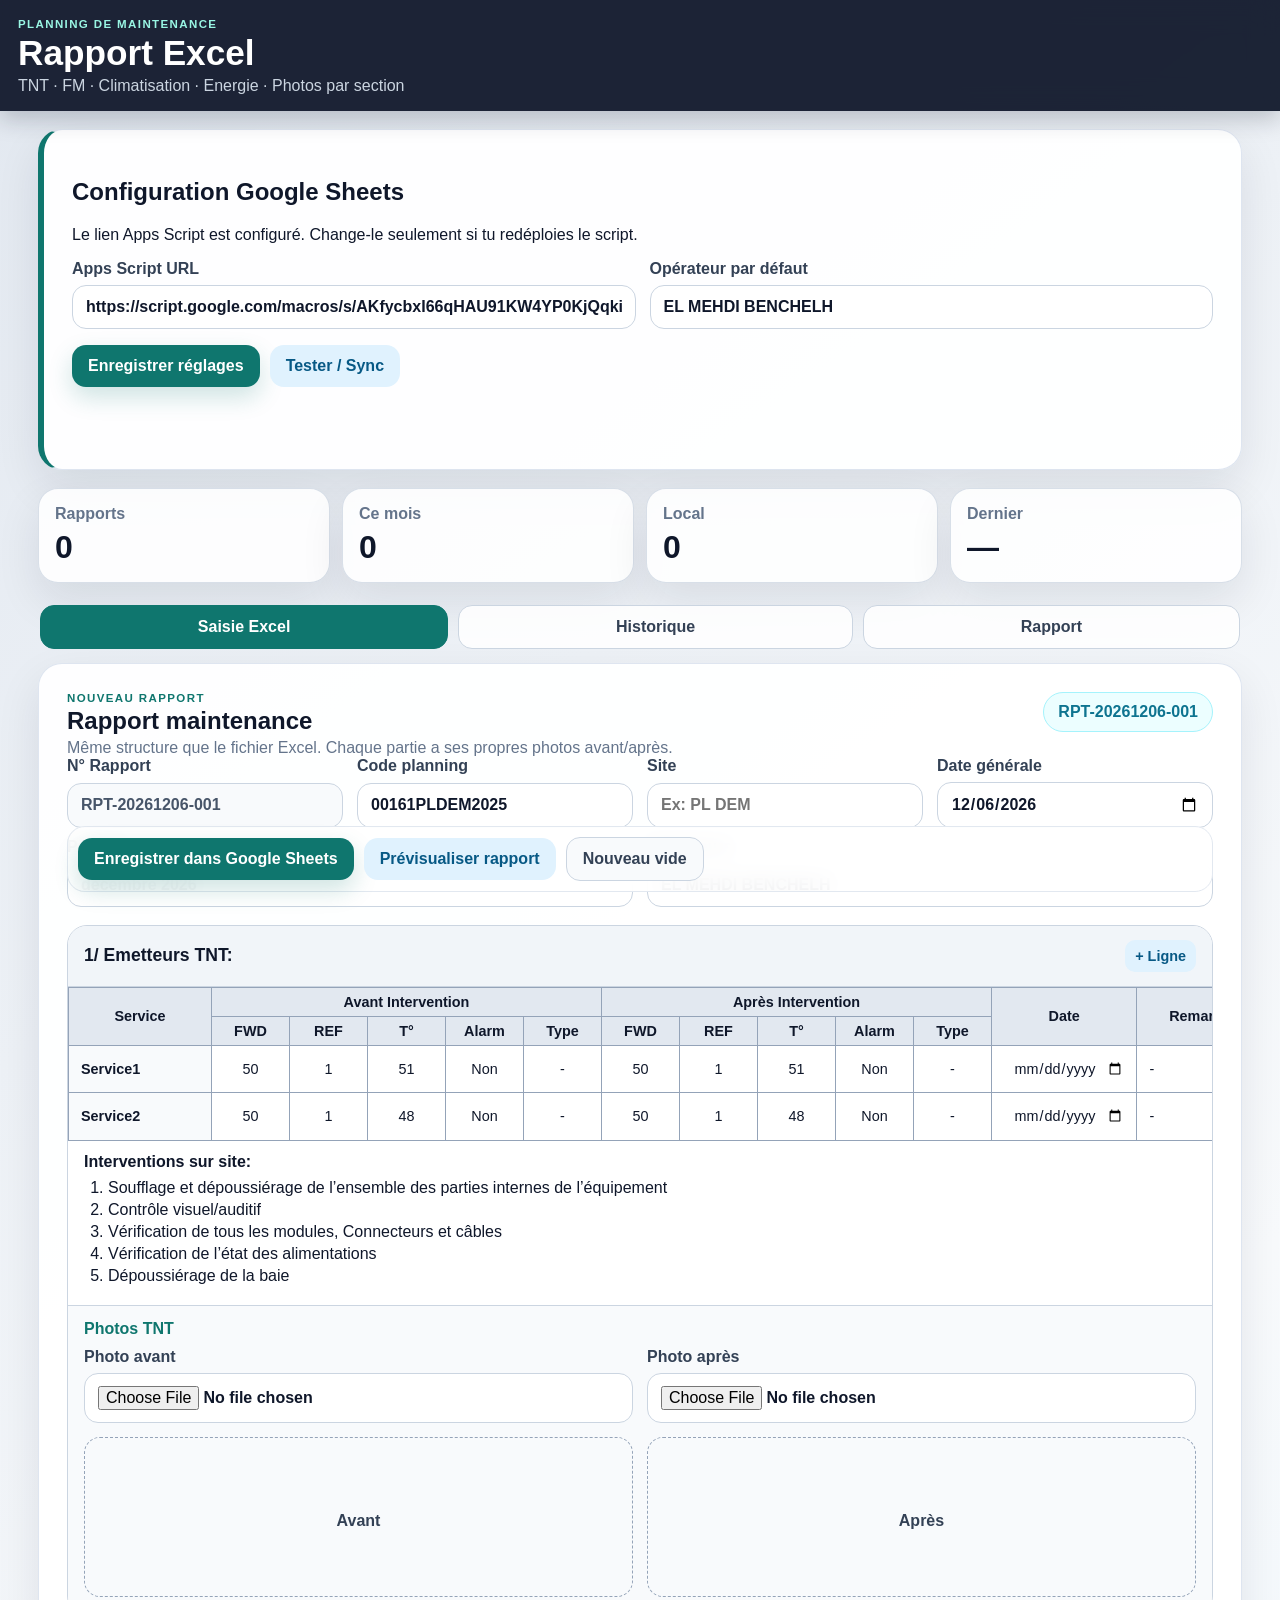
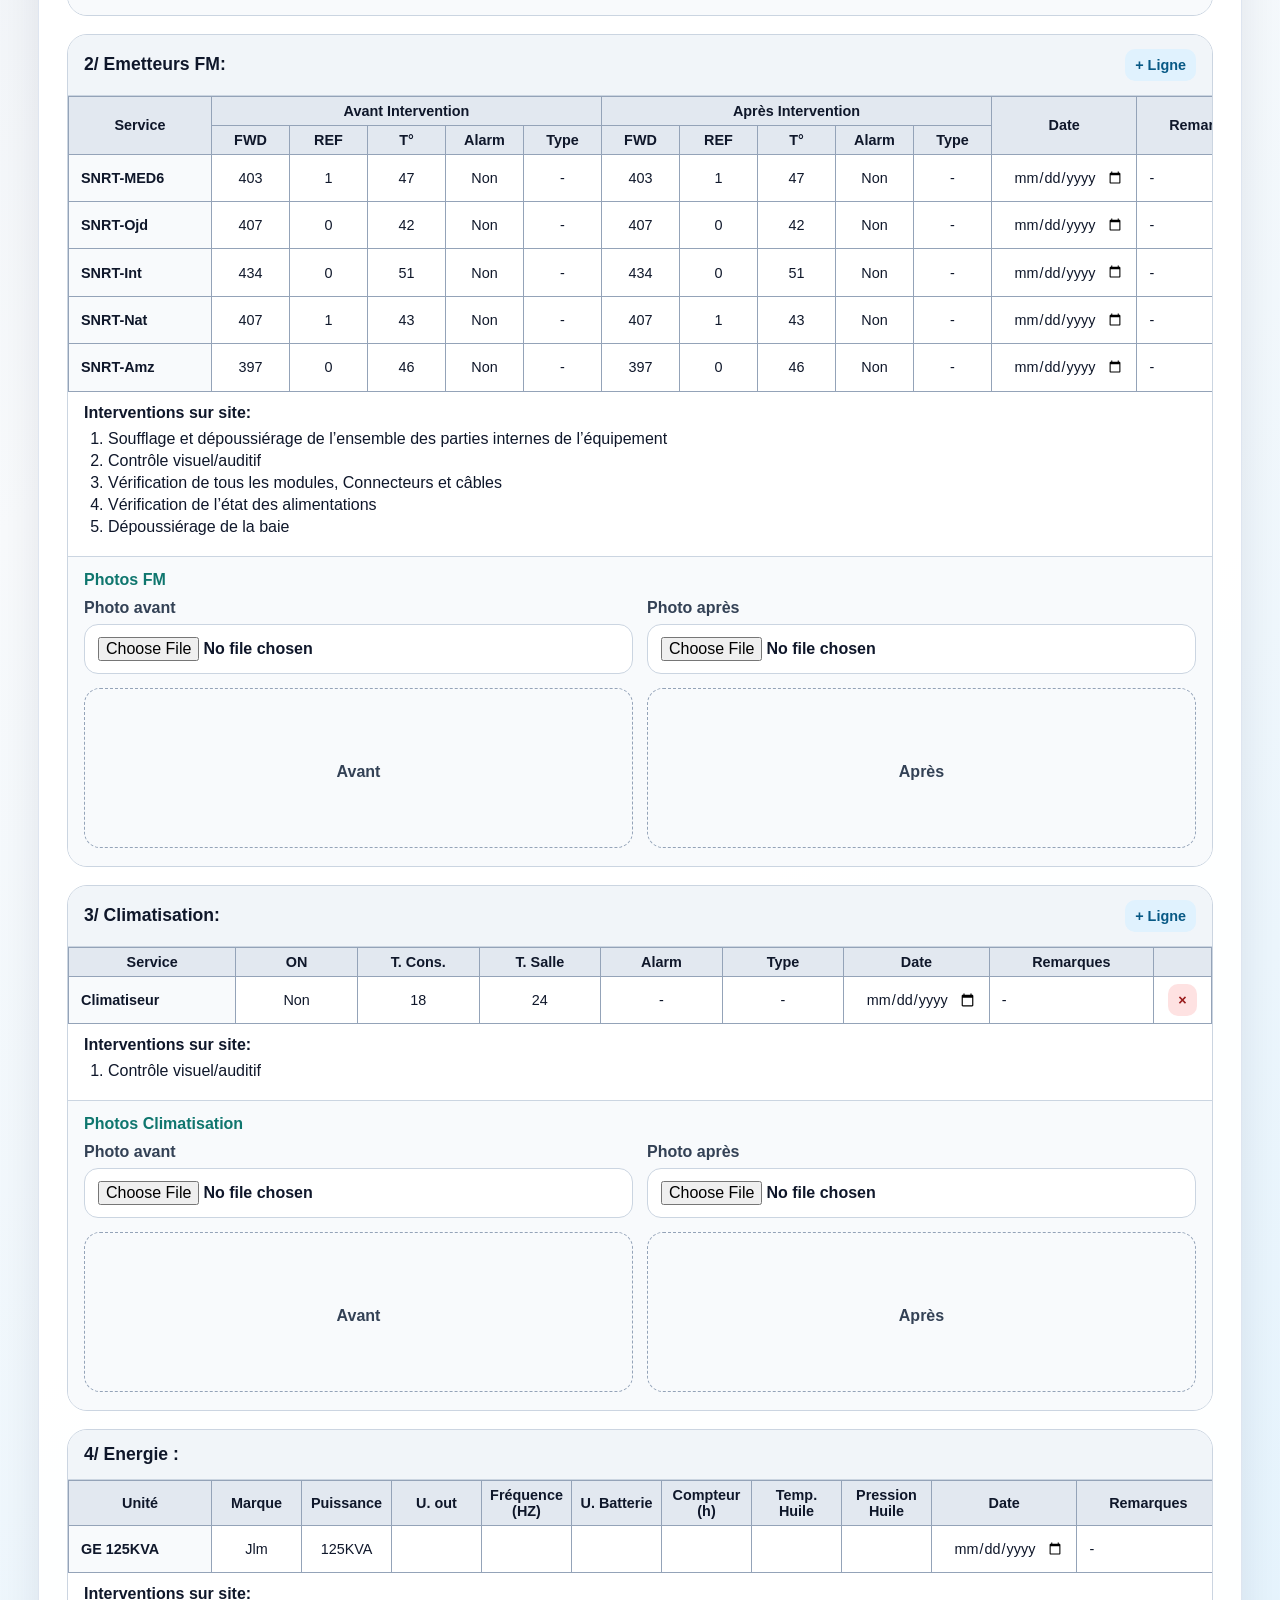
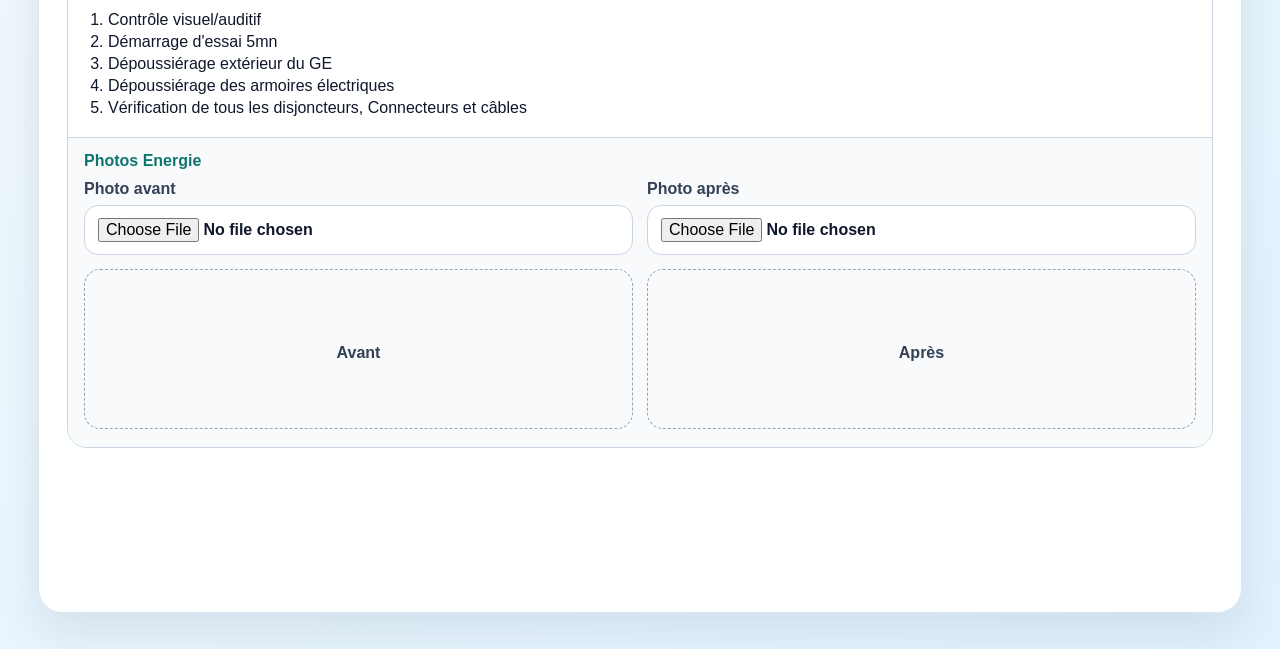
==== index.html @ 73429de0 "Add files via upload" ====
<!doctype html>
<html lang="fr">
<head>
  <meta charset="utf-8" />
  <meta name="viewport" content="width=device-width, initial-scale=1, viewport-fit=cover" />
  <meta name="theme-color" content="#0f172a" />
  <meta name="apple-mobile-web-app-capable" content="yes" />
  <meta name="apple-mobile-web-app-title" content="Rapports Maintenance" />
  <meta name="apple-mobile-web-app-status-bar-style" content="black-translucent" />
  <title>Rapports Maintenance</title>
  <link rel="manifest" href="manifest.json" />
  <link rel="apple-touch-icon" href="icons/icon-192.svg" />
  <link rel="stylesheet" href="style.css" />
</head>
<body>
  <header class="topbar">
    <div>
      <p class="eyebrow">Planning de Maintenance</p>
      <h1>Rapport Excel</h1>
      <p class="muted light">TNT · FM · Climatisation · Energie · Photos par section</p>
    </div>
    <button id="installBtn" class="ghost hidden" type="button">Installer</button>
  </header>

  <main class="shell">
    <section class="card setup-card" id="setupCard">
      <h2>Configuration Google Sheets</h2>
      <p>Le lien Apps Script est configuré. Change-le seulement si tu redéploies le script.</p>
      <div class="grid two">
        <label>Apps Script URL
          <input id="apiUrl" type="url" placeholder="https://script.google.com/macros/s/AKfy.../exec" autocomplete="off" />
        </label>
        <label>Opérateur par défaut
          <input id="defaultOperator" type="text" value="EL MEHDI BENCHELH" />
        </label>
      </div>
      <div class="actions">
        <button id="saveSettingsBtn" type="button">Enregistrer réglages</button>
        <button id="testConnectionBtn" type="button" class="secondary">Tester / Sync</button>
      </div>
      <p id="settingsStatus" class="status"></p>
    </section>

    <section class="stats-grid" aria-label="Résumé">
      <div class="stat"><span>Rapports</span><strong id="statTotal">0</strong></div>
      <div class="stat"><span>Ce mois</span><strong id="statMonth">0</strong></div>
      <div class="stat"><span>Local</span><strong id="statLocal">0</strong></div>
      <div class="stat"><span>Dernier</span><strong id="statLast">—</strong></div>
    </section>

    <nav class="tabs" aria-label="Navigation">
      <button class="tab active" data-tab="formTab" type="button">Saisie Excel</button>
      <button class="tab" data-tab="historyTab" type="button">Historique</button>
      <button class="tab" data-tab="reportTab" type="button">Rapport</button>
    </nav>

    <section id="formTab" class="panel active">
      <form id="reportForm" class="card form-card">
        <div class="form-head">
          <div>
            <p class="eyebrow dark">Nouveau rapport</p>
            <h2 id="formTitle">Rapport maintenance</h2>
            <p class="muted">Même structure que le fichier Excel. Chaque partie a ses propres photos avant/après.</p>
          </div>
          <strong id="reportNoBadge" class="badge">RPT-...</strong>
        </div>

        <div class="grid four">
          <label>N° Rapport
            <input id="reportNo" name="reportNo" type="text" readonly />
          </label>
          <label>Code planning
            <input id="planning" name="planning" type="text" value="00161PLDEM2025" />
          </label>
          <label>Site
            <input id="site" name="site" type="text" placeholder="Ex: PL DEM" />
          </label>
          <label>Date générale
            <input id="mainDate" name="mainDate" type="date" />
          </label>
        </div>

        <div class="grid two compact">
          <label>Période
            <input id="period" name="period" type="text" placeholder="Ex: Avril 2026" />
          </label>
          <label>Opérateurs
            <input id="operators" name="operators" type="text" />
          </label>
        </div>

        <div id="sectionsContainer" class="sections-container"></div>

        <div class="actions sticky-actions">
          <button type="submit">Enregistrer dans Google Sheets</button>
          <button type="button" id="previewBtn" class="secondary">Prévisualiser rapport</button>
          <button type="button" id="resetBtn" class="ghost-dark">Nouveau vide</button>
        </div>
        <p id="formStatus" class="status"></p>
      </form>
    </section>

    <section id="historyTab" class="panel">
      <div class="card">
        <div class="list-head">
          <div>
            <h2>Historique des rapports</h2>
            <p class="muted">Les rapports créés depuis n’importe quel téléphone apparaissent ici après Sync.</p>
          </div>
          <div class="actions small-actions">
            <button id="syncBtn" type="button" class="secondary">Sync Google Sheets</button>
            <button id="exportJsonBtn" type="button" class="ghost-dark">Backup JSON</button>
          </div>
        </div>
        <div class="grid three compact">
          <label>Recherche
            <input id="searchBox" type="search" placeholder="N°, site, opérateur..." />
          </label>
          <label>Filtrer par mois
            <input id="monthFilter" type="month" />
          </label>
          <label>Importer backup JSON
            <input id="importJson" type="file" accept="application/json" />
          </label>
        </div>
        <div id="historyList" class="history-list"></div>
      </div>
    </section>

    <section id="reportTab" class="panel">
      <div class="card report-actions-card">
        <div>
          <h2>Rapport prêt à imprimer</h2>
          <p class="muted">Choisis un rapport depuis l’historique ou prévisualise celui que tu viens de saisir.</p>
        </div>
        <div class="actions small-actions">
          <button id="printBtn" type="button">Imprimer / PDF</button>
          <button id="exportXlsBtn" type="button" class="secondary">Export Excel .xls</button>
          <button id="copyReportBtn" type="button" class="ghost-dark">Copier HTML</button>
        </div>
      </div>
      <div id="reportOutput" class="report-output"></div>
    </section>
  </main>

  <template id="sectionTemplate">
    <section class="excel-section">
      <div class="section-title-row">
        <h3></h3>
        <button type="button" class="secondary mini add-row-btn">+ Ligne</button>
      </div>
      <div class="table-wrap"></div>
      <div class="onsite-box">
        <h4>Interventions sur site:</h4>
        <ol></ol>
      </div>
      <div class="section-photos">
        <h4></h4>
        <div class="grid two">
          <label class="photo-label">Photo avant
            <input class="photo-input" data-photo-kind="before" type="file" accept="image/*" capture="environment" />
          </label>
          <label class="photo-label">Photo après
            <input class="photo-input" data-photo-kind="after" type="file" accept="image/*" capture="environment" />
          </label>
        </div>
        <div class="photo-preview-row">
          <figure>
            <img class="preview-before" alt="Aperçu photo avant" />
            <figcaption>Avant</figcaption>
          </figure>
          <figure>
            <img class="preview-after" alt="Aperçu photo après" />
            <figcaption>Après</figcaption>
          </figure>
        </div>
      </div>
    </section>
  </template>

  <script src="app.js"></script>
</body>
</html>
---- style.css ----
:root {
  --bg: #eef2f7;
  --card: #ffffff;
  --text: #0f172a;
  --muted: #64748b;
  --line: #cbd5e1;
  --soft-line: #e2e8f0;
  --accent: #0f766e;
  --accent-2: #115e59;
  --danger: #b91c1c;
  --warn: #a16207;
  --shadow: 0 18px 45px rgba(15, 23, 42, .09);
}
* { box-sizing: border-box; }
html { -webkit-text-size-adjust: 100%; }
body {
  margin: 0;
  font-family: Inter, -apple-system, BlinkMacSystemFont, "Segoe UI", sans-serif;
  background: linear-gradient(145deg, #e2e8f0, #f8fafc 45%, #e0f2fe);
  color: var(--text);
  min-height: 100vh;
}
button, input, textarea, select { font: inherit; }
button { cursor: pointer; }
.topbar {
  position: sticky;
  top: 0;
  z-index: 30;
  display: flex;
  justify-content: space-between;
  align-items: center;
  gap: 16px;
  padding: 18px max(18px, env(safe-area-inset-left)) 16px max(18px, env(safe-area-inset-right));
  color: #fff;
  background: rgba(15, 23, 42, .94);
  backdrop-filter: blur(14px);
  box-shadow: 0 8px 22px rgba(15, 23, 42, .22);
}
.topbar h1 { margin: 0; font-size: clamp(1.45rem, 4vw, 2.2rem); }
.eyebrow { margin: 0 0 3px; text-transform: uppercase; letter-spacing: .12em; font-size: .72rem; color: #99f6e4; font-weight: 800; }
.eyebrow.dark { color: var(--accent); }
.muted { color: var(--muted); margin: 4px 0 0; }
.muted.light { color: #cbd5e1; }
.shell { width: min(1240px, 100%); margin: 0 auto; padding: 18px; }
.card {
  background: rgba(255,255,255,.94);
  border: 1px solid rgba(219, 227, 239, .9);
  border-radius: 24px;
  box-shadow: var(--shadow);
  padding: clamp(16px, 3vw, 28px);
  margin-bottom: 18px;
}
.setup-card { border-left: 6px solid var(--accent); }
.grid { display: grid; gap: 14px; }
.grid.two { grid-template-columns: repeat(2, minmax(0, 1fr)); }
.grid.three { grid-template-columns: repeat(3, minmax(0, 1fr)); }
.grid.four { grid-template-columns: repeat(4, minmax(0, 1fr)); }
.compact { margin-top: 10px; }
label { display: grid; gap: 7px; font-weight: 750; color: #334155; }
input, select, textarea {
  width: 100%;
  border: 1px solid #cbd5e1;
  border-radius: 14px;
  padding: 12px 13px;
  background: #fff;
  color: var(--text);
  outline: none;
}
input:focus, select:focus, textarea:focus { border-color: var(--accent); box-shadow: 0 0 0 4px rgba(15, 118, 110, .12); }
input[readonly] { background: #f8fafc; color: #475569; }
textarea { min-height: 90px; resize: vertical; }
button {
  border: 0;
  border-radius: 14px;
  padding: 12px 16px;
  font-weight: 850;
  color: #fff;
  background: var(--accent);
  box-shadow: 0 10px 24px rgba(15, 118, 110, .20);
}
button:hover { background: var(--accent-2); }
button.secondary { background: #e0f2fe; color: #075985; box-shadow: none; }
button.secondary:hover { background: #bae6fd; }
button.ghost { background: rgba(255,255,255,.14); border: 1px solid rgba(255,255,255,.28); box-shadow: none; }
button.ghost-dark { background: #f8fafc; color: #334155; border: 1px solid #cbd5e1; box-shadow: none; }
button.mini { padding: 8px 10px; border-radius: 10px; font-size: .9rem; }
button.danger { background: #fee2e2; color: #991b1b; box-shadow: none; }
.actions { display: flex; gap: 10px; align-items: center; flex-wrap: wrap; margin-top: 16px; }
.small-actions { margin-top: 0; }
.hidden { display: none !important; }
.status { min-height: 22px; font-weight: 750; }
.status.ok { color: var(--accent); }
.status.err { color: var(--danger); }
.status.warn { color: var(--warn); }
.stats-grid { display: grid; grid-template-columns: repeat(4, 1fr); gap: 12px; margin-bottom: 18px; }
.stat { background: rgba(255,255,255,.88); border: 1px solid rgba(203,213,225,.75); border-radius: 20px; padding: 16px; box-shadow: var(--shadow); }
.stat span { display: block; color: var(--muted); font-weight: 750; }
.stat strong { display: block; font-size: clamp(1.4rem, 4vw, 2rem); margin-top: 6px; }
.tabs { display: flex; gap: 10px; overflow: auto; padding: 4px 2px 14px; }
.tab { flex: 1 0 auto; background: rgba(255,255,255,.88); color: #334155; border: 1px solid #cbd5e1; box-shadow: none; }
.tab.active { color: #fff; background: var(--accent); border-color: var(--accent); }
.panel { display: none; }
.panel.active { display: block; }
.form-head, .list-head, .report-actions-card { display: flex; justify-content: space-between; align-items: flex-start; gap: 16px; }
.form-head h2, .list-head h2, .report-actions-card h2 { margin: 0; }
.badge { display: inline-flex; align-items: center; justify-content: center; border-radius: 999px; padding: 10px 14px; background: #ecfeff; color: #0e7490; border: 1px solid #a5f3fc; white-space: nowrap; }
.sections-container { display: grid; gap: 18px; margin-top: 18px; }
.excel-section { border: 1px solid #cbd5e1; background: #fff; border-radius: 20px; overflow: hidden; }
.excel-section h3 { margin: 0; font-size: 1.1rem; }
.section-title-row { display: flex; justify-content: space-between; align-items: center; gap: 10px; padding: 14px 16px; background: #f1f5f9; border-bottom: 1px solid #cbd5e1; }
.table-wrap { width: 100%; overflow-x: auto; -webkit-overflow-scrolling: touch; }
.excel-table { width: 100%; border-collapse: collapse; min-width: 980px; font-size: .9rem; }
.excel-table th, .excel-table td { border: 1px solid #94a3b8; padding: 6px; text-align: center; vertical-align: middle; }
.excel-table thead th { background: #e2e8f0; font-weight: 900; }
.excel-table .service-col { text-align: left; min-width: 130px; font-weight: 900; background: #f8fafc; }
.excel-table input, .excel-table select { border: 0; border-radius: 8px; padding: 8px 6px; text-align: center; min-width: 65px; background: transparent; }
.excel-table input:focus, .excel-table select:focus { background: #fff; box-shadow: inset 0 0 0 2px rgba(15, 118, 110, .45); }
.excel-table .service-input { min-width: 130px; font-weight: 800; text-align: left; }
.excel-table .remark-input { min-width: 130px; text-align: left; }
.excel-table .delete-col { width: 58px; }
.onsite-box { padding: 12px 16px 16px; background: #fff; }
.onsite-box h4 { margin: 0 0 8px; }
.onsite-box ol { margin: 0; padding-left: 24px; }
.onsite-box li { margin: 4px 0; }
.photos-section { padding: 16px; margin-top: 18px; }
.photos-section h3 { margin-bottom: 8px; }
.photo-preview-row { display: grid; grid-template-columns: repeat(2, minmax(0, 1fr)); gap: 14px; margin-top: 14px; }
.photo-preview-row figure { margin: 0; border: 1px dashed #94a3b8; border-radius: 16px; padding: 10px; background: #f8fafc; min-height: 160px; display: grid; place-items: center; }
.photo-preview-row img { display: none; width: 100%; max-height: 260px; object-fit: contain; border-radius: 12px; }
.photo-preview-row img[src] { display: block; }
.photo-preview-row figcaption { font-weight: 900; color: #334155; margin-top: 8px; }
.sticky-actions { position: sticky; bottom: 8px; z-index: 20; background: rgba(255,255,255,.92); backdrop-filter: blur(10px); padding: 10px; border: 1px solid #e2e8f0; border-radius: 18px; }
.history-list { display: grid; gap: 12px; margin-top: 16px; }
.history-item { border: 1px solid #cbd5e1; border-radius: 18px; background: #fff; padding: 14px; display: grid; gap: 10px; }
.history-item h3 { margin: 0; display: flex; flex-wrap: wrap; align-items: center; gap: 10px; }
.history-meta { display: flex; flex-wrap: wrap; gap: 8px; color: #64748b; font-weight: 700; }
.history-meta span { background: #f1f5f9; border: 1px solid #e2e8f0; padding: 5px 8px; border-radius: 999px; }
.report-output { background: #fff; border-radius: 18px; box-shadow: var(--shadow); overflow: auto; padding: 20px; }
.report-sheet { width: min(1120px, 100%); margin: 0 auto; color: #111827; background: #fff; font-family: Arial, Helvetica, sans-serif; }
.report-sheet .report-title { text-align: center; margin: 0 0 12px; font-size: 20px; text-transform: uppercase; }
.report-sheet .meta-table, .report-sheet .excel-report-table { width: 100%; border-collapse: collapse; margin-bottom: 12px; }
.report-sheet .meta-table td { border: 1px solid #777; padding: 6px 8px; }
.report-sheet .meta-table td:first-child { font-weight: bold; background: #f3f4f6; width: 140px; }
.report-sheet .section-name { font-weight: bold; font-size: 17px; margin: 18px 0 6px; }
.report-sheet .excel-report-table th, .report-sheet .excel-report-table td { border: 1px solid #333; padding: 5px; font-size: 12px; text-align: center; vertical-align: middle; }
.report-sheet .excel-report-table th { font-weight: bold; background: #f3f4f6; }
.report-sheet .excel-report-table .service-cell { text-align: left; font-weight: bold; }
.report-sheet .interventions-title { margin: 8px 0 4px; font-weight: bold; }
.report-sheet .interventions-list { margin: 0 0 14px; padding-left: 26px; font-size: 13px; }
.report-sheet .photos-report { page-break-before: auto; display: grid; grid-template-columns: repeat(2, 1fr); gap: 18px; margin-top: 18px; }
.report-sheet .photos-report figure { margin: 0; border: 1px solid #333; padding: 8px; min-height: 220px; display: grid; align-items: center; justify-items: center; }
.report-sheet .photos-report img { max-width: 100%; max-height: 360px; object-fit: contain; }
.report-sheet .photos-report figcaption { font-weight: bold; margin-bottom: 8px; }
@media (max-width: 820px) {
  .shell { padding: 12px; }
  .grid.two, .grid.three, .grid.four, .stats-grid, .photo-preview-row { grid-template-columns: 1fr; }
  .topbar { align-items: flex-start; }
  .form-head, .list-head, .report-actions-card { flex-direction: column; }
  .actions button { width: 100%; }
  .tab { font-size: .95rem; }
  .report-output { padding: 8px; }
}
@media print {
  body { background: #fff; }
  .topbar, .setup-card, .stats-grid, .tabs, .report-actions-card, #formTab, #historyTab { display: none !important; }
  .shell { width: 100%; padding: 0; }
  #reportTab, .panel.active { display: block !important; }
  .report-output { box-shadow: none; padding: 0; overflow: visible; }
  .report-sheet { width: 100%; }
  .report-sheet .excel-report-table th, .report-sheet .excel-report-table td { font-size: 10px; padding: 4px; }
}

/* Version complète: photos par section + champs énergie */
.section-photos {
  padding: 14px 16px 18px;
  background: #f8fafc;
  border-top: 1px solid #cbd5e1;
}
.section-photos h4 {
  margin: 0 0 10px;
  color: #0f766e;
}
.section-photos .photo-label {
  color: #334155;
}
.energy-table {
  min-width: 1120px;
}
.energy-table th,
.energy-table td {
  min-width: 90px;
}
.energy-table th:first-child,
.energy-table td:first-child {
  min-width: 135px;
}
.energy-report-table th,
.energy-report-table td {
  font-size: 10px !important;
  padding: 4px !important;
}
.report-sheet .section-name {
  color: #003366;
  background: #D9EAF7;
  border: 1px solid #333;
  padding: 5px 7px;
}
.report-sheet .excel-report-table th {
  background: #FFFF99;
  color: #003366;
}
.report-sheet .photos-subtitle {
  color: #003366;
  background: #F3F6FA;
  border: 1px solid #333;
  font-weight: bold;
  padding: 5px 7px;
  margin-top: 8px;
}
.report-sheet .section-photos-report {
  margin-top: 0;
  margin-bottom: 14px;
}
.report-sheet .section-photos-report figure {
  min-height: 180px;
}
.report-sheet .section-photos-report img {
  max-height: 300px;
}
@media print {
  .report-sheet .section-photos-report figure { min-height: 130px; }
  .report-sheet .section-photos-report img { max-height: 240px; }
}
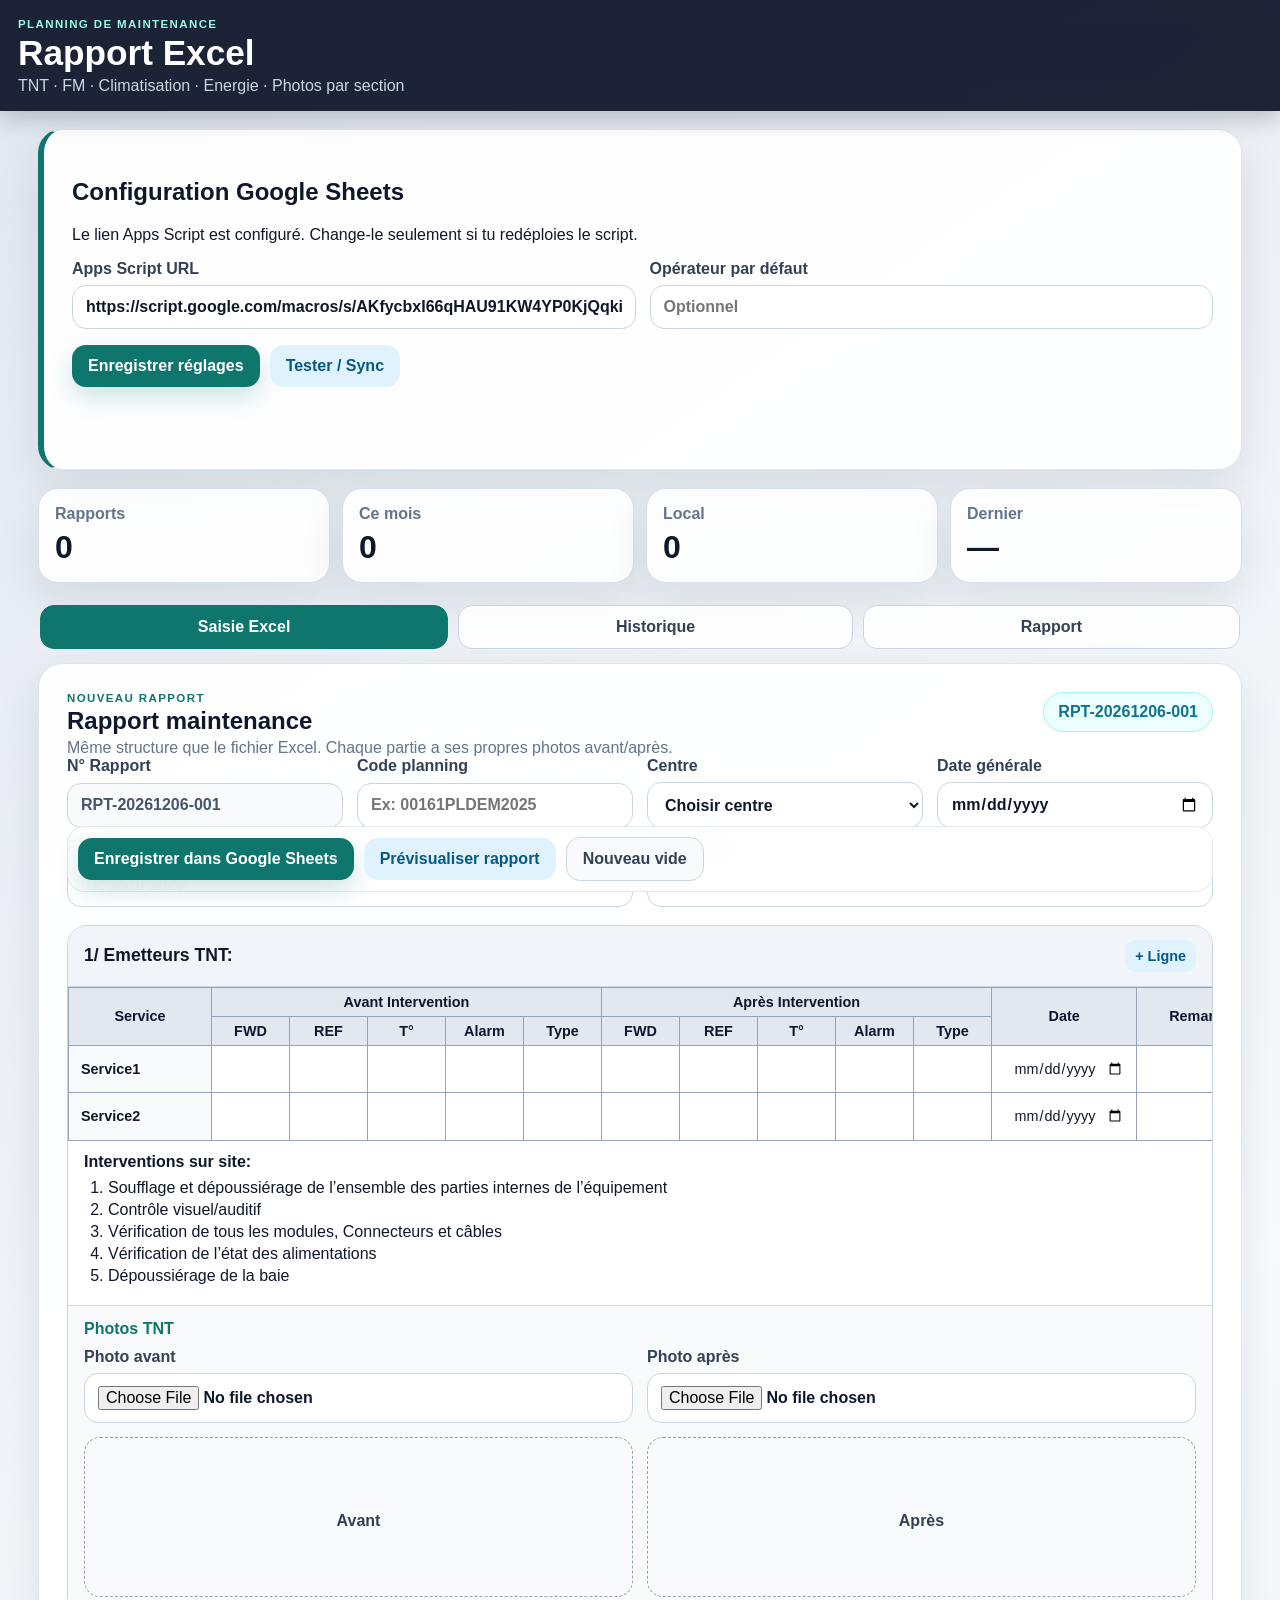
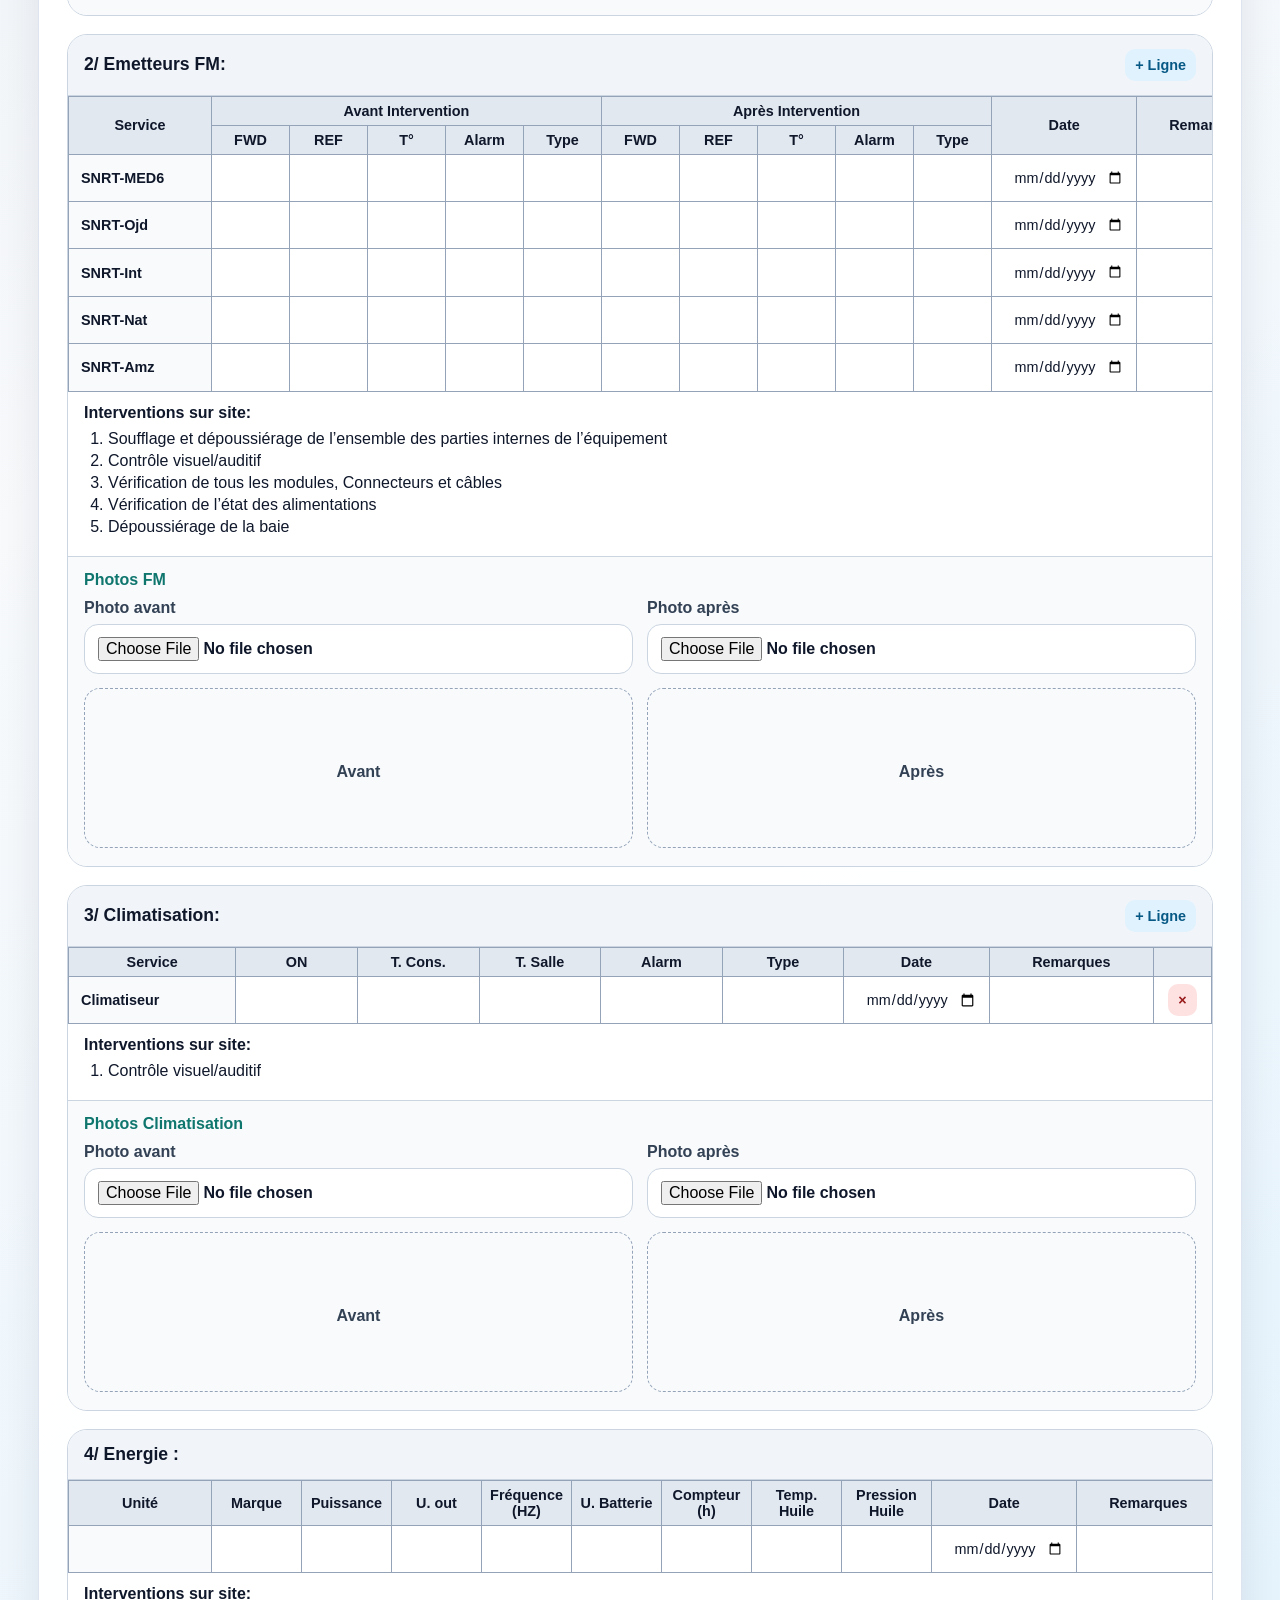
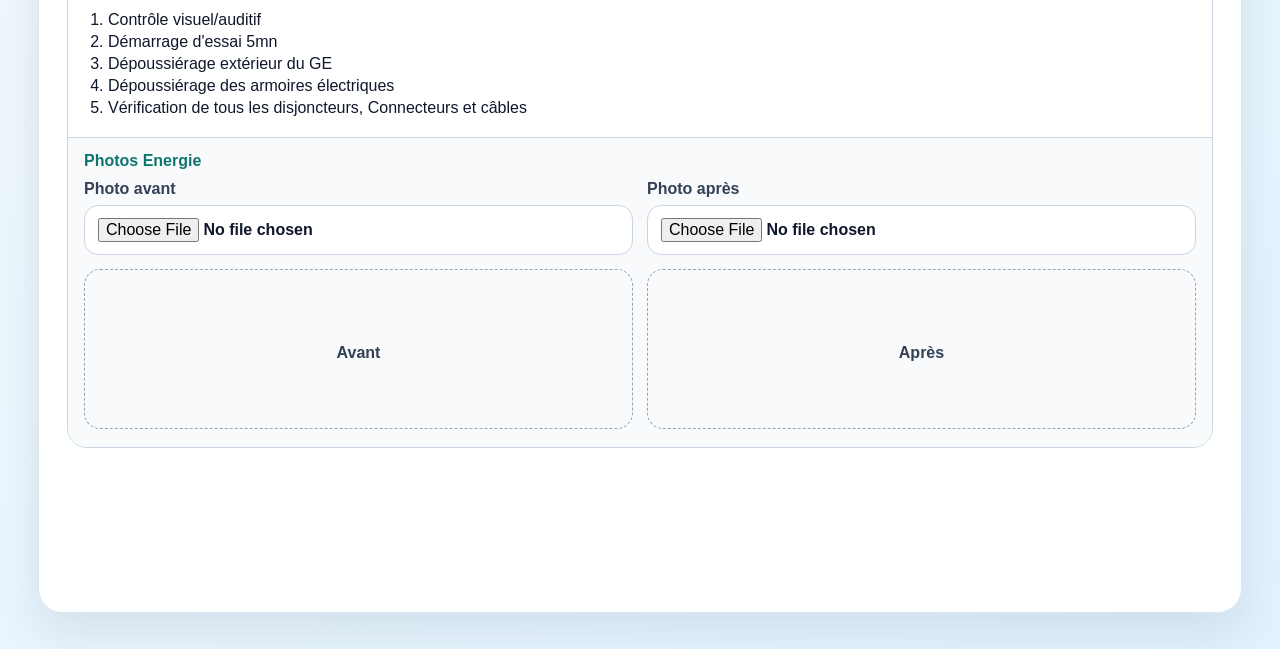
==== commit e2fbac3b: "Add files via upload" ====
--- a/index.html
+++ b/index.html
@@ -31,7 +31,7 @@
           <input id="apiUrl" type="url" placeholder="https://script.google.com/macros/s/AKfy.../exec" autocomplete="off" />
         </label>
         <label>Opérateur par défaut
-          <input id="defaultOperator" type="text" value="EL MEHDI BENCHELH" />
+          <input id="defaultOperator" type="text" placeholder="Optionnel" />
         </label>
       </div>
       <div class="actions">
@@ -70,10 +70,20 @@
             <input id="reportNo" name="reportNo" type="text" readonly />
           </label>
           <label>Code planning
-            <input id="planning" name="planning" type="text" value="00161PLDEM2025" />
+            <input id="planning" name="planning" type="text" placeholder="Ex: 00161PLDEM2025" />
           </label>
-          <label>Site
-            <input id="site" name="site" type="text" placeholder="Ex: PL DEM" />
+          <label>Centre
+            <select id="site" name="site">
+              <option value="">Choisir centre</option>
+              <option>FIGUIG</option>
+              <option>BOUARFA</option>
+              <option>TENDRARA</option>
+              <option>AINCHAIR</option>
+              <option>BOUANANE</option>
+              <option>AIN CHWATER</option>
+              <option>BENITADJIT</option>
+              <option>TALSINET</option>
+            </select>
           </label>
           <label>Date générale
             <input id="mainDate" name="mainDate" type="date" />
@@ -114,7 +124,7 @@
         </div>
         <div class="grid three compact">
           <label>Recherche
-            <input id="searchBox" type="search" placeholder="N°, site, opérateur..." />
+            <input id="searchBox" type="search" placeholder="N°, centre, opérateur..." />
           </label>
           <label>Filtrer par mois
             <input id="monthFilter" type="month" />
--- a/style.css
+++ b/style.css
@@ -231,3 +231,5 @@
   .report-sheet .section-photos-report figure { min-height: 130px; }
   .report-sheet .section-photos-report img { max-height: 240px; }
 }
+
+.outline-danger { background: transparent !important; color: #b91c1c !important; border: 1px solid #b91c1c !important; }
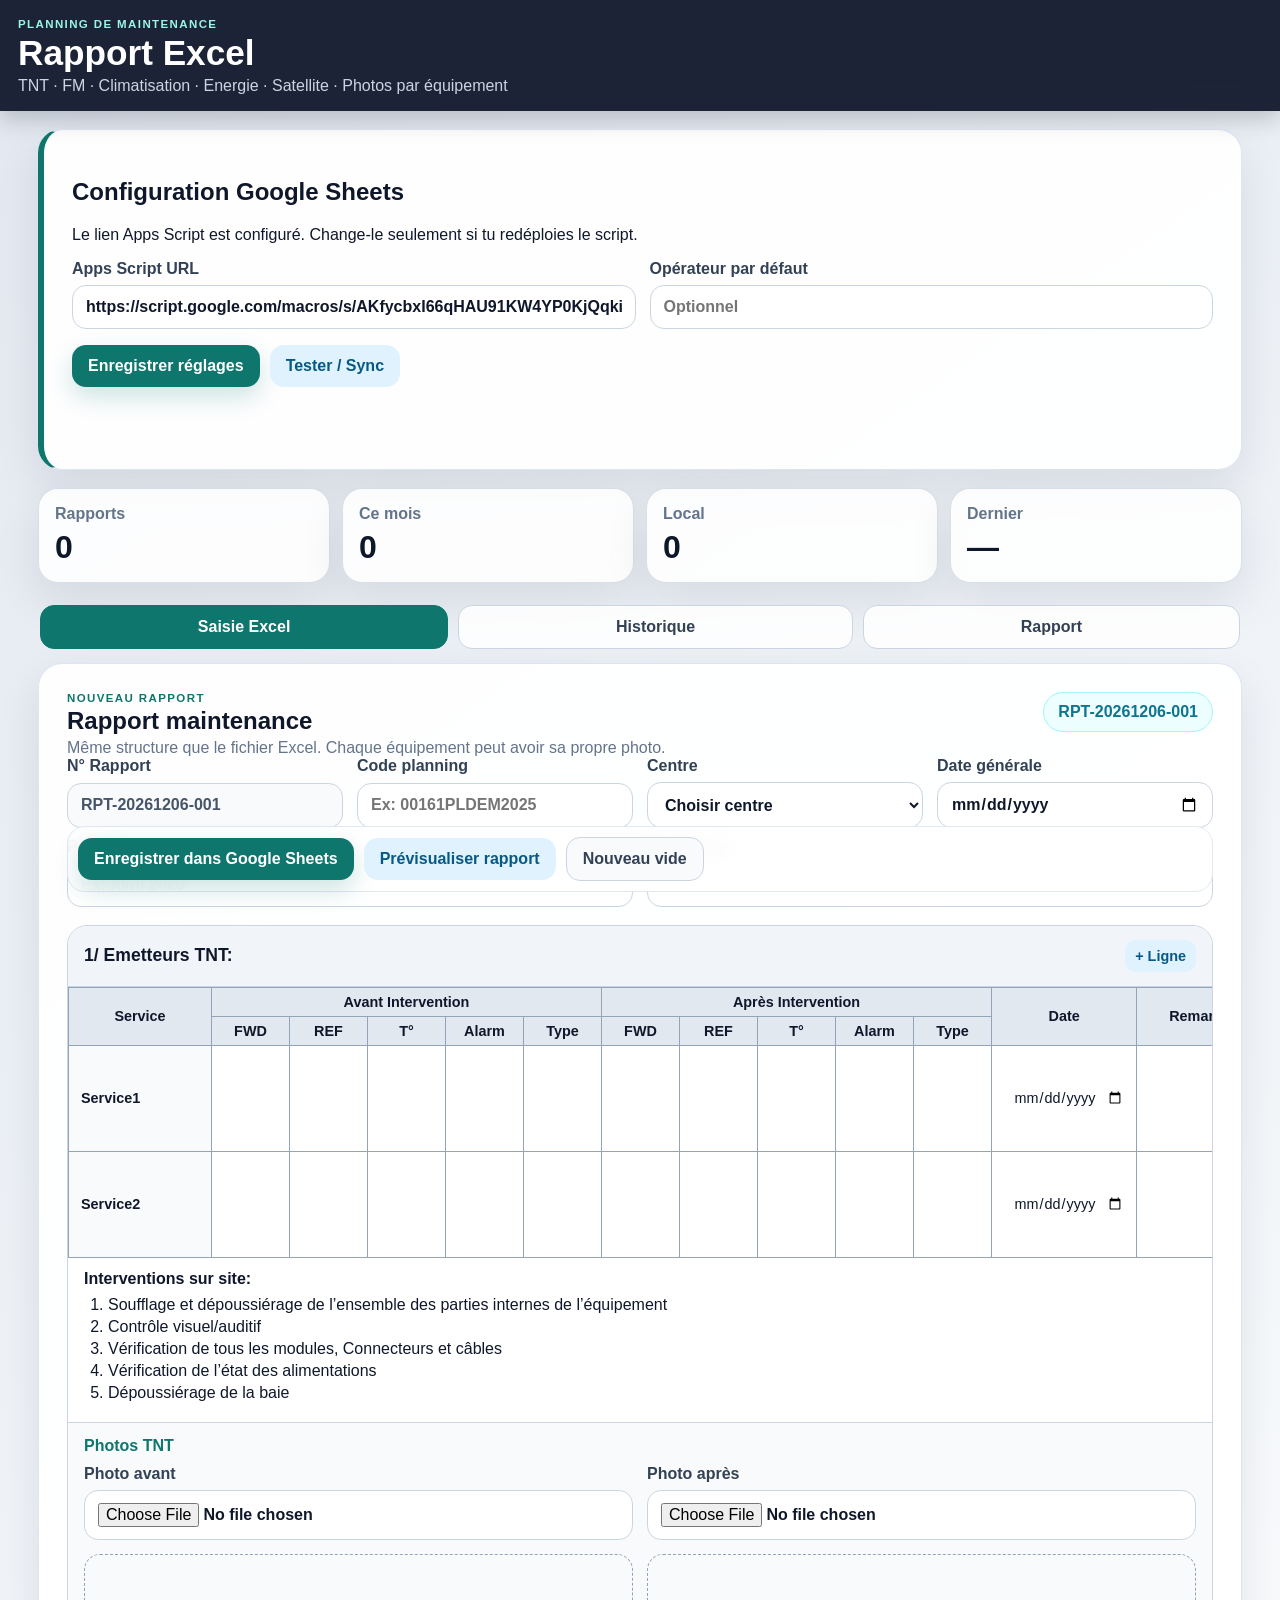
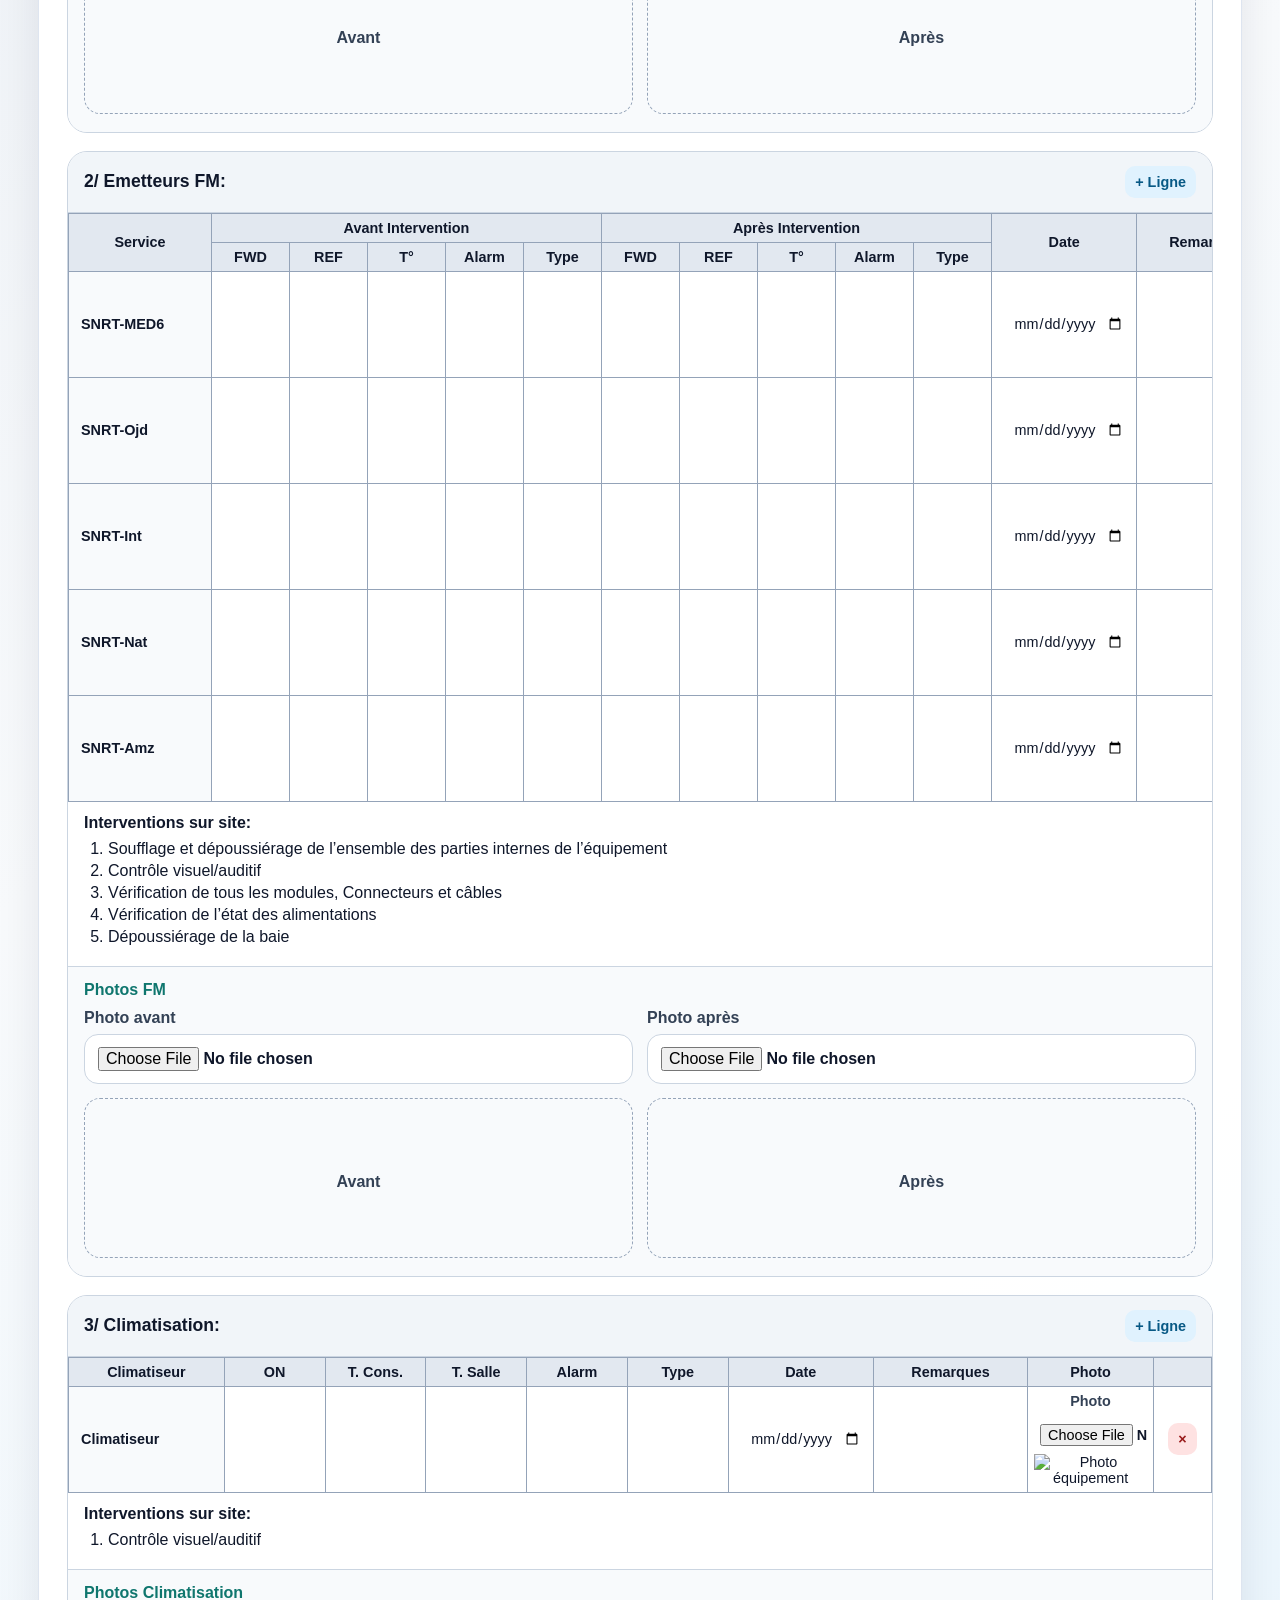
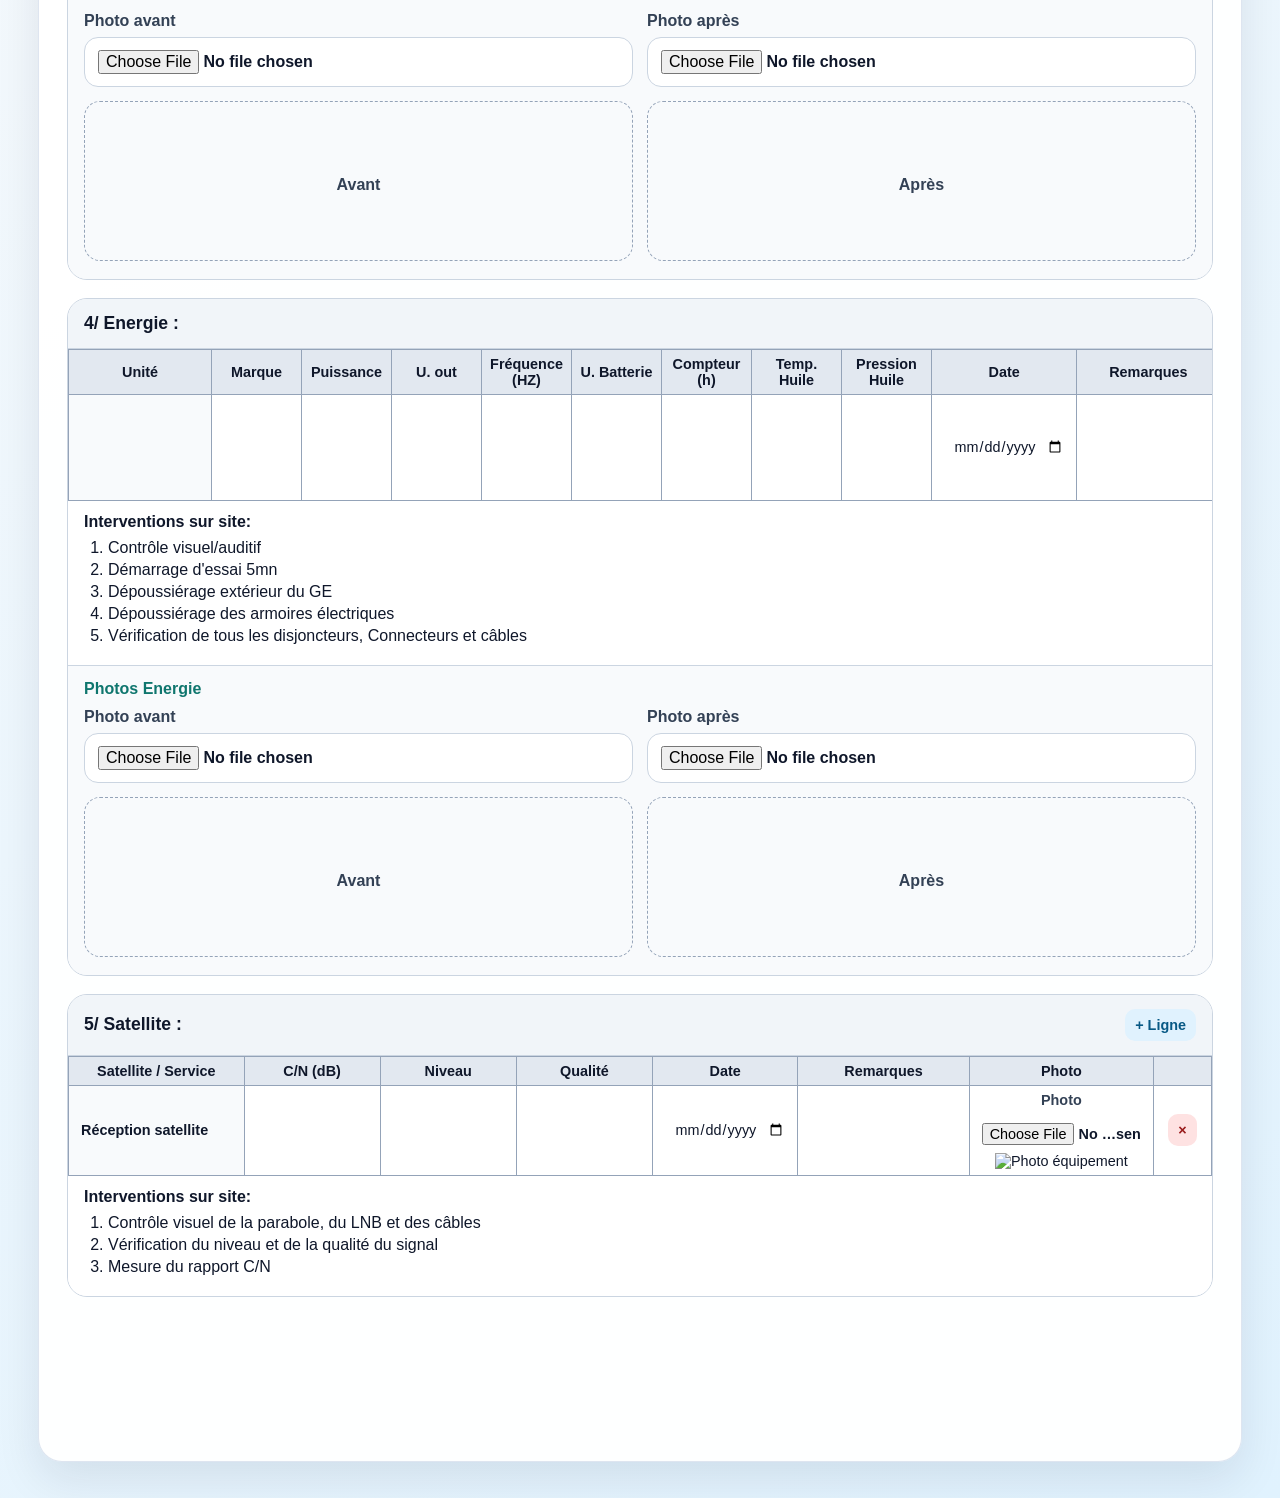
==== commit 4d75c2fc: "Charge les photos par ligne et la section satellite" ====
--- a/index.html
+++ b/index.html
@@ -11,13 +11,14 @@
   <link rel="manifest" href="manifest.json" />
   <link rel="apple-touch-icon" href="icons/icon-192.svg" />
   <link rel="stylesheet" href="style.css" />
+  <link rel="stylesheet" href="enhancements.css" />
 </head>
 <body>
   <header class="topbar">
     <div>
       <p class="eyebrow">Planning de Maintenance</p>
       <h1>Rapport Excel</h1>
-      <p class="muted light">TNT · FM · Climatisation · Energie · Photos par section</p>
+      <p class="muted light">TNT · FM · Climatisation · Energie · Satellite · Photos par équipement</p>
     </div>
     <button id="installBtn" class="ghost hidden" type="button">Installer</button>
   </header>
@@ -60,7 +61,7 @@
           <div>
             <p class="eyebrow dark">Nouveau rapport</p>
             <h2 id="formTitle">Rapport maintenance</h2>
-            <p class="muted">Même structure que le fichier Excel. Chaque partie a ses propres photos avant/après.</p>
+            <p class="muted">Même structure que le fichier Excel. Chaque équipement peut avoir sa propre photo.</p>
           </div>
           <strong id="reportNoBadge" class="badge">RPT-...</strong>
         </div>
@@ -189,5 +190,6 @@
   </template>
 
   <script src="app.js"></script>
+  <script src="enhancements.js"></script>
 </body>
-</html>
+</html>
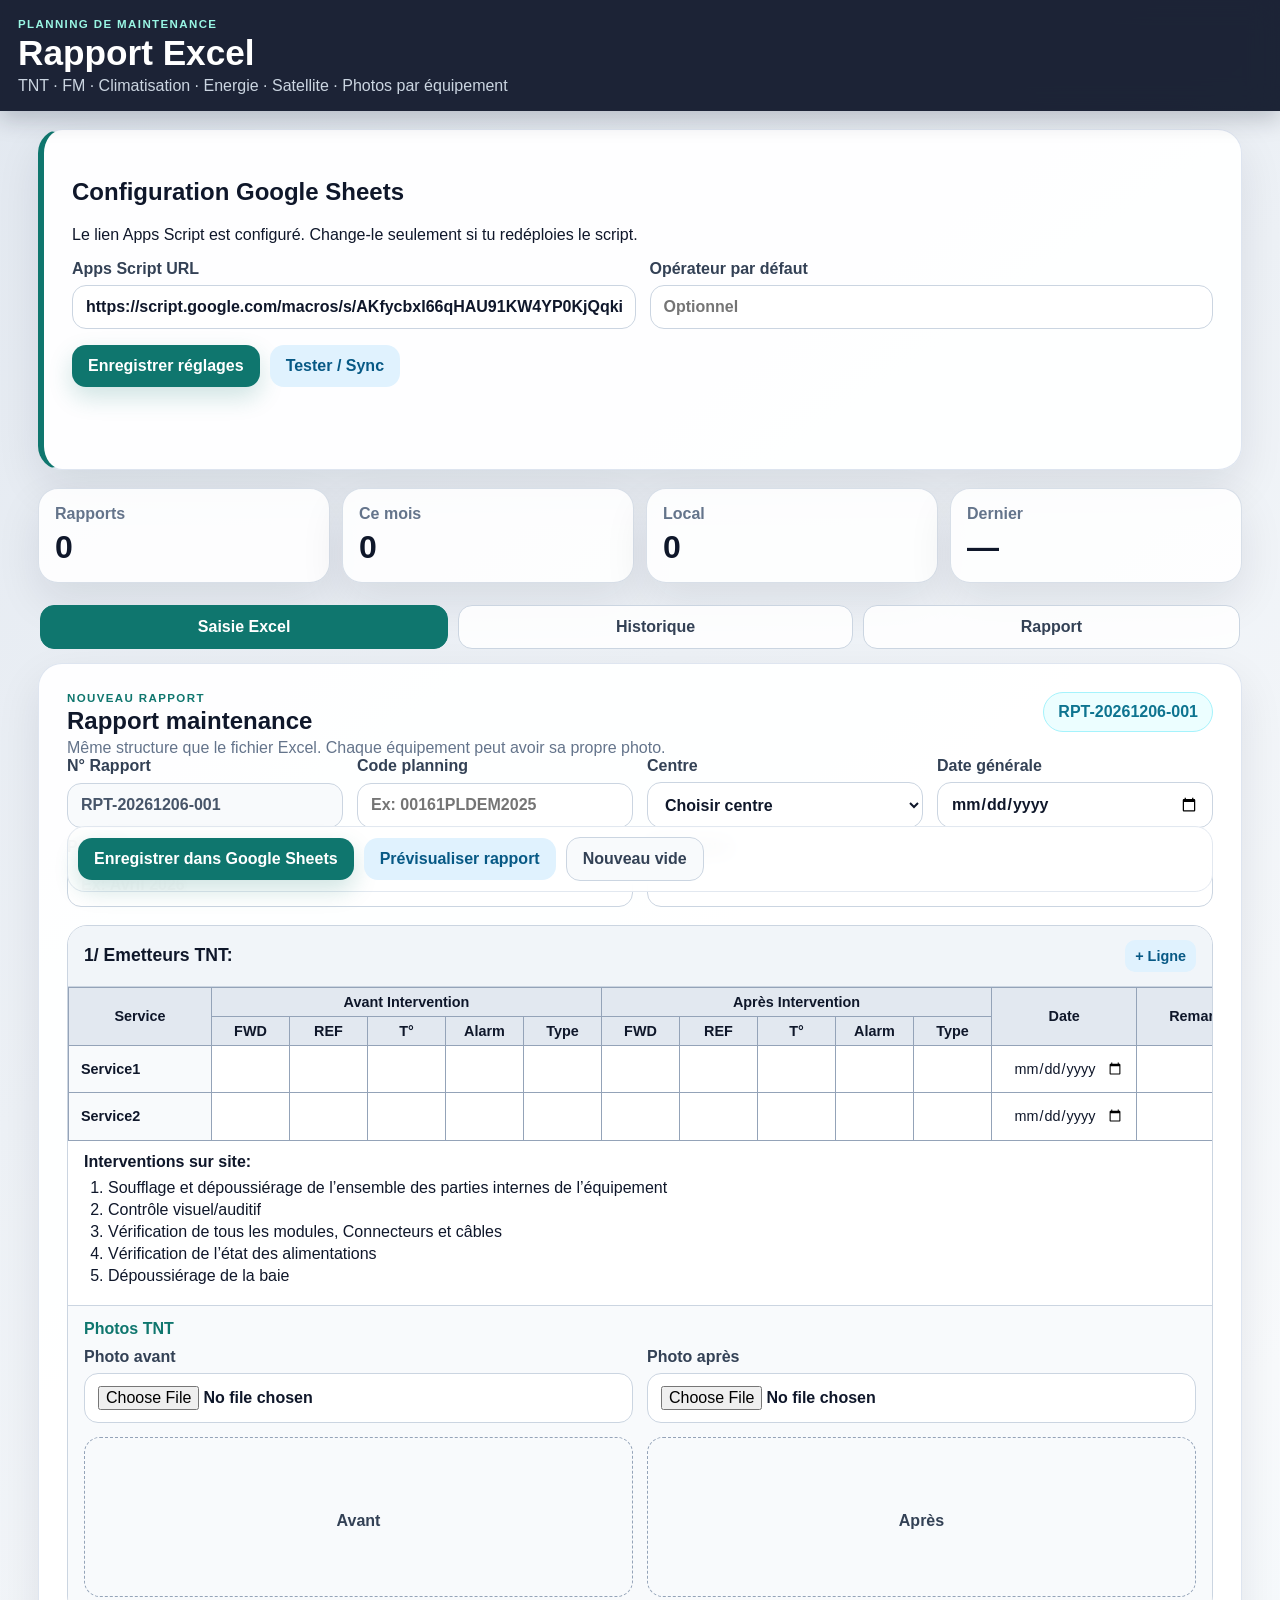
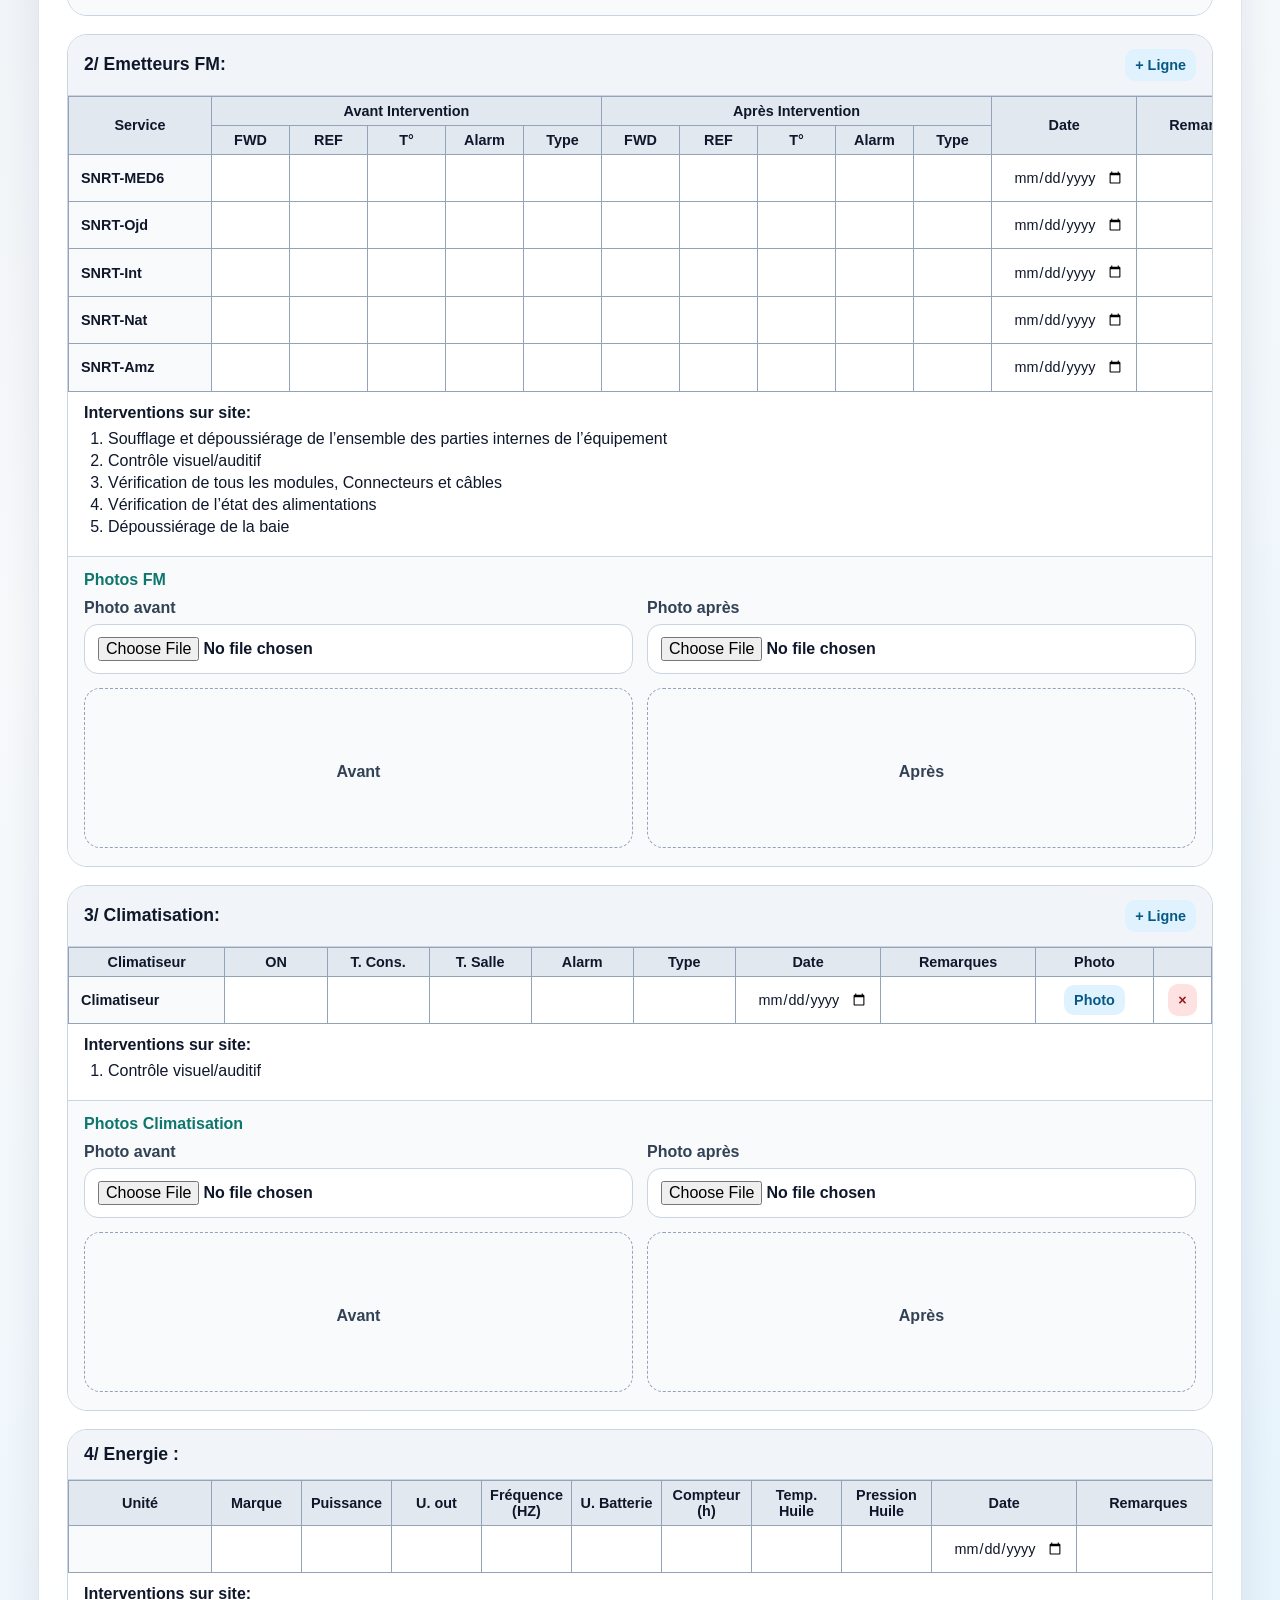
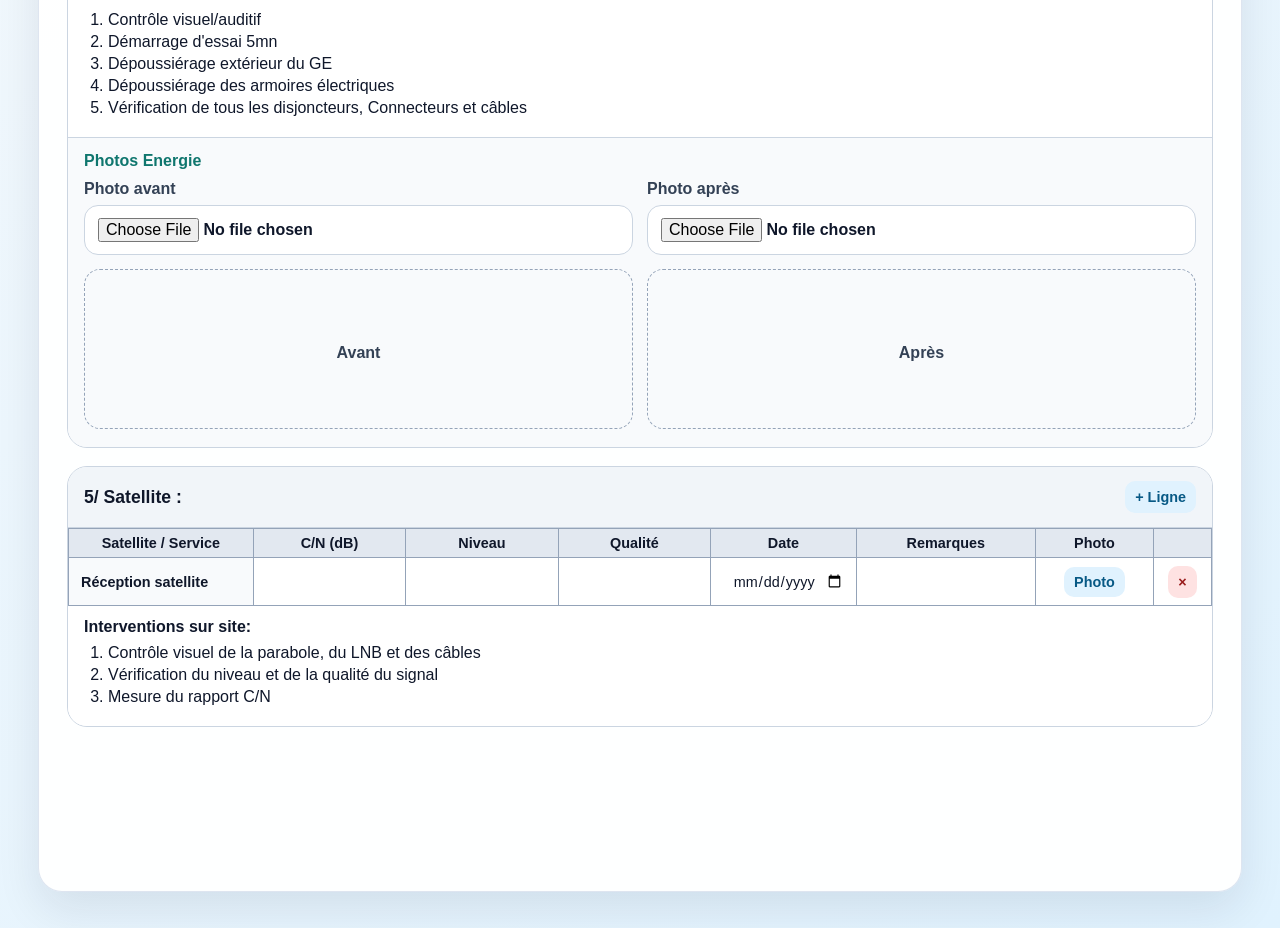
==== commit 3529528b: "Charger le correctif de sélection Galerie" ====
--- a/index.html
+++ b/index.html
@@ -169,10 +169,10 @@
         <h4></h4>
         <div class="grid two">
           <label class="photo-label">Photo avant
-            <input class="photo-input" data-photo-kind="before" type="file" accept="image/*" capture="environment" />
+            <input class="photo-input" data-photo-kind="before" type="file" accept="image/*" />
           </label>
           <label class="photo-label">Photo après
-            <input class="photo-input" data-photo-kind="after" type="file" accept="image/*" capture="environment" />
+            <input class="photo-input" data-photo-kind="after" type="file" accept="image/*" />
           </label>
         </div>
         <div class="photo-preview-row">
@@ -191,5 +191,6 @@
 
   <script src="app.js"></script>
   <script src="enhancements.js"></script>
+  <script src="gallery-fix.js"></script>
 </body>
-</html>+</html>
--- a/enhancements.css
+++ b/enhancements.css
@@ -0,0 +1,54 @@
+.row-photo-cell {
+  min-width: 118px;
+  width: 118px;
+}
+
+.row-photo-button {
+  display: inline-flex;
+  align-items: center;
+  justify-content: center;
+  padding: 7px 10px;
+  border-radius: 10px;
+  background: #e0f2fe;
+  color: #075985;
+  font-weight: 850;
+  cursor: pointer;
+}
+
+.row-photo-input {
+  display: none;
+}
+
+.row-photo-preview {
+  display: none;
+  width: 92px;
+  height: 68px;
+  object-fit: cover;
+  margin: 7px auto 0;
+  border-radius: 8px;
+  border: 1px solid #94a3b8;
+  background: #fff;
+}
+
+.row-photo-preview[src] {
+  display: block;
+}
+
+.report-row-photo {
+  display: block;
+  width: 90px;
+  max-height: 78px;
+  object-fit: contain;
+  margin: auto;
+}
+
+.satellite-table {
+  min-width: 850px;
+}
+
+@media print {
+  .report-row-photo {
+    width: 72px;
+    max-height: 62px;
+  }
+}
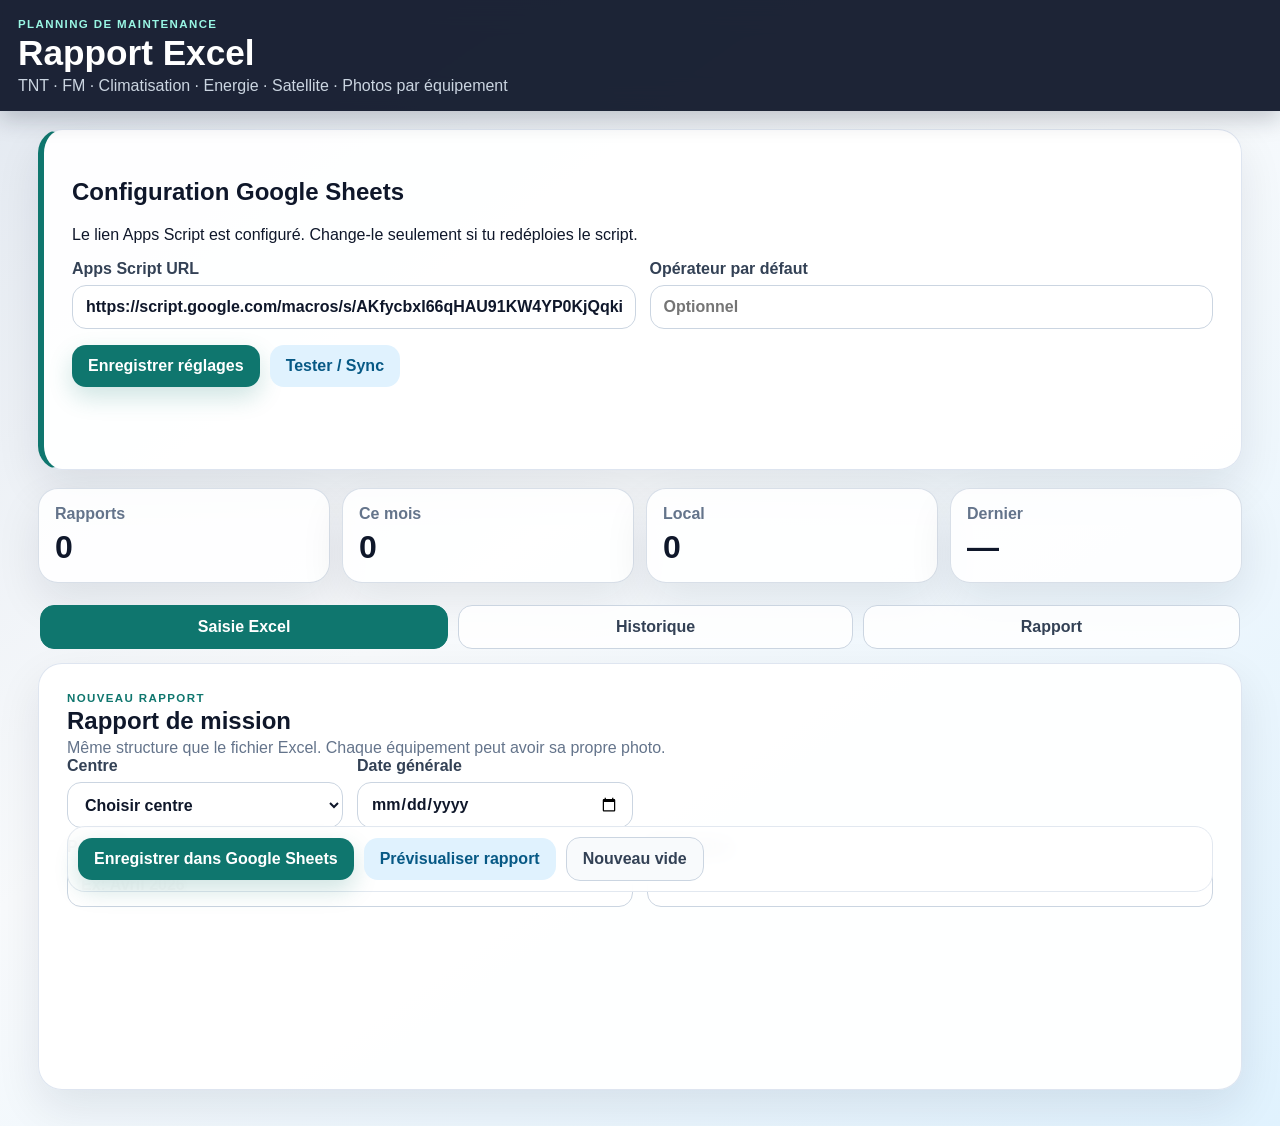
==== commit 72dbe65b: "Rename maintenance report to mission report" ====
--- a/index.html
+++ b/index.html
@@ -5,9 +5,9 @@
   <meta name="viewport" content="width=device-width, initial-scale=1, viewport-fit=cover" />
   <meta name="theme-color" content="#0f172a" />
   <meta name="apple-mobile-web-app-capable" content="yes" />
-  <meta name="apple-mobile-web-app-title" content="Rapports Maintenance" />
+  <meta name="apple-mobile-web-app-title" content="Rapports de Mission" />
   <meta name="apple-mobile-web-app-status-bar-style" content="black-translucent" />
-  <title>Rapports Maintenance</title>
+  <title>Rapports de Mission</title>
   <link rel="manifest" href="manifest.json" />
   <link rel="apple-touch-icon" href="icons/icon-192.svg" />
   <link rel="stylesheet" href="style.css" />
@@ -60,7 +60,7 @@
         <div class="form-head">
           <div>
             <p class="eyebrow dark">Nouveau rapport</p>
-            <h2 id="formTitle">Rapport maintenance</h2>
+            <h2 id="formTitle">Rapport de mission</h2>
             <p class="muted">Même structure que le fichier Excel. Chaque équipement peut avoir sa propre photo.</p>
           </div>
           <strong id="reportNoBadge" class="badge">RPT-...</strong>
@@ -119,19 +119,16 @@
             <p class="muted">Les rapports créés depuis n’importe quel téléphone apparaissent ici après Sync.</p>
           </div>
           <div class="actions small-actions">
-            <button id="syncBtn" type="button" class="secondary">Sync Google Sheets</button>
-            <button id="exportJsonBtn" type="button" class="ghost-dark">Backup JSON</button>
+            <button id="exportJsonBtn" type="button" class="secondary">Backup JSON</button>
+            <label class="button-like">Importer JSON<input id="importJsonInput" type="file" accept="application/json" hidden /></label>
           </div>
         </div>
-        <div class="grid three compact">
-          <label>Recherche
-            <input id="searchBox" type="search" placeholder="N°, centre, opérateur..." />
+        <div class="grid two compact">
+          <label>Rechercher
+            <input id="searchBox" type="search" placeholder="Centre, opérateur, période..." />
           </label>
-          <label>Filtrer par mois
+          <label>Mois
             <input id="monthFilter" type="month" />
-          </label>
-          <label>Importer backup JSON
-            <input id="importJson" type="file" accept="application/json" />
           </label>
         </div>
         <div id="historyList" class="history-list"></div>
@@ -141,56 +138,21 @@
     <section id="reportTab" class="panel">
       <div class="card report-actions-card">
         <div>
-          <h2>Rapport prêt à imprimer</h2>
-          <p class="muted">Choisis un rapport depuis l’historique ou prévisualise celui que tu viens de saisir.</p>
+          <p class="eyebrow dark">Aperçu</p>
+          <h2>Rapport de mission</h2>
         </div>
         <div class="actions small-actions">
           <button id="printBtn" type="button">Imprimer / PDF</button>
-          <button id="exportXlsBtn" type="button" class="secondary">Export Excel .xls</button>
-          <button id="copyReportBtn" type="button" class="ghost-dark">Copier HTML</button>
+          <button id="exportXlsBtn" type="button" class="secondary">Exporter Excel</button>
+          <button id="copyHtmlBtn" type="button" class="ghost-dark">Copier HTML</button>
         </div>
       </div>
       <div id="reportOutput" class="report-output"></div>
     </section>
   </main>
 
-  <template id="sectionTemplate">
-    <section class="excel-section">
-      <div class="section-title-row">
-        <h3></h3>
-        <button type="button" class="secondary mini add-row-btn">+ Ligne</button>
-      </div>
-      <div class="table-wrap"></div>
-      <div class="onsite-box">
-        <h4>Interventions sur site:</h4>
-        <ol></ol>
-      </div>
-      <div class="section-photos">
-        <h4></h4>
-        <div class="grid two">
-          <label class="photo-label">Photo avant
-            <input class="photo-input" data-photo-kind="before" type="file" accept="image/*" />
-          </label>
-          <label class="photo-label">Photo après
-            <input class="photo-input" data-photo-kind="after" type="file" accept="image/*" />
-          </label>
-        </div>
-        <div class="photo-preview-row">
-          <figure>
-            <img class="preview-before" alt="Aperçu photo avant" />
-            <figcaption>Avant</figcaption>
-          </figure>
-          <figure>
-            <img class="preview-after" alt="Aperçu photo après" />
-            <figcaption>Après</figcaption>
-          </figure>
-        </div>
-      </div>
-    </section>
-  </template>
-
   <script src="app.js"></script>
   <script src="enhancements.js"></script>
   <script src="gallery-fix.js"></script>
 </body>
-</html>
+</html>
--- a/enhancements.css
+++ b/enhancements.css
@@ -1,6 +1,6 @@
 .row-photo-cell {
-  min-width: 118px;
-  width: 118px;
+  min-width: 210px;
+  width: 210px;
 }
 
 .row-photo-button {
@@ -19,36 +19,106 @@
   display: none;
 }
 
+.row-photo-previews {
+  display: grid;
+  grid-template-columns: repeat(2, minmax(0, 1fr));
+  gap: 7px;
+  margin-top: 8px;
+}
+
+.row-photo-thumb-wrap {
+  position: relative;
+  display: block;
+  min-width: 0;
+}
+
 .row-photo-preview {
-  display: none;
-  width: 92px;
-  height: 68px;
+  display: block;
+  width: 100%;
+  height: 64px;
   object-fit: cover;
-  margin: 7px auto 0;
   border-radius: 8px;
   border: 1px solid #94a3b8;
   background: #fff;
 }
 
-.row-photo-preview[src] {
-  display: block;
+.remove-row-photo-btn {
+  position: absolute;
+  top: -5px;
+  right: -5px;
+  width: 24px;
+  height: 24px;
+  padding: 0;
+  border-radius: 999px;
+  display: grid;
+  place-items: center;
+  background: #fee2e2;
+  color: #991b1b;
+  border: 1px solid #fecaca;
+  box-shadow: none;
+  font-size: 15px;
+  line-height: 1;
+}
+
+.report-row-photo-gallery {
+  display: grid;
+  grid-template-columns: repeat(2, minmax(58px, 1fr));
+  gap: 5px;
+  min-width: 130px;
 }
 
 .report-row-photo {
   display: block;
-  width: 90px;
-  max-height: 78px;
+  width: 100%;
+  height: 72px;
   object-fit: contain;
   margin: auto;
+  border: 1px solid #d1d5db;
+  border-radius: 4px;
 }
 
 .satellite-table {
+  min-width: 520px;
+}
+
+.satellite-cn-only {
+  min-width: 0 !important;
+  width: min(620px, 100%);
+}
+
+.satellite-cn-only th:first-child,
+.satellite-cn-only td:first-child {
+  min-width: 150px;
+}
+
+.satellite-cn-only input {
+  min-width: 0;
+  font-size: 1rem;
+  font-weight: 800;
+}
+
+.clim-table-simple {
   min-width: 850px;
 }
 
-@media print {
-  .report-row-photo {
-    width: 72px;
-    max-height: 62px;
+.energy-table-simple {
+  min-width: 1220px;
+}
+
+@media (max-width: 820px) {
+  .row-photo-cell {
+    min-width: 190px;
+    width: 190px;
   }
 }
+
+@media print {
+  .report-row-photo-gallery {
+    grid-template-columns: repeat(2, minmax(45px, 1fr));
+    min-width: 105px;
+  }
+
+  .report-row-photo {
+    height: 58px;
+  }
+}
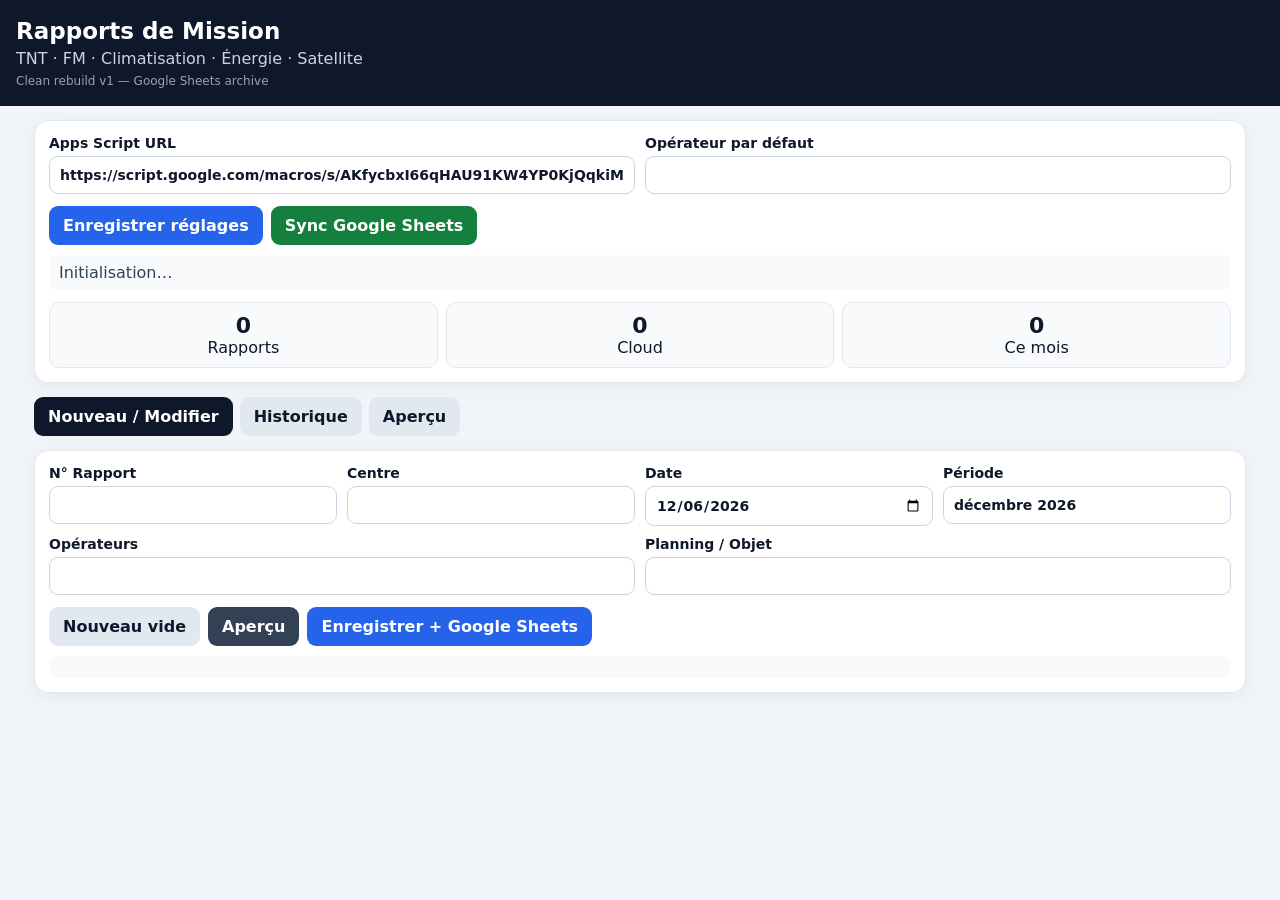
==== commit 6ded4036: "Use clean rebuild as main page and disable Jekyll" ====
--- a/index.html
+++ b/index.html
@@ -1,158 +1,372 @@
 <!doctype html>
 <html lang="fr">
 <head>
-  <meta charset="utf-8" />
-  <meta name="viewport" content="width=device-width, initial-scale=1, viewport-fit=cover" />
-  <meta name="theme-color" content="#0f172a" />
-  <meta name="apple-mobile-web-app-capable" content="yes" />
-  <meta name="apple-mobile-web-app-title" content="Rapports de Mission" />
-  <meta name="apple-mobile-web-app-status-bar-style" content="black-translucent" />
-  <title>Rapports de Mission</title>
-  <link rel="manifest" href="manifest.json" />
-  <link rel="apple-touch-icon" href="icons/icon-192.svg" />
-  <link rel="stylesheet" href="style.css" />
-  <link rel="stylesheet" href="enhancements.css" />
+  <meta charset="utf-8">
+  <meta name="viewport" content="width=device-width,initial-scale=1,viewport-fit=cover">
+  <meta name="theme-color" content="#0f172a">
+  <title>Rapports de Mission — Clean</title>
+  <style>
+    :root{--bg:#f1f5f9;--card:#fff;--ink:#0f172a;--muted:#64748b;--line:#cbd5e1;--blue:#2563eb;--blue2:#1d4ed8;--green:#15803d;--red:#b91c1c;--amber:#b45309}
+    *{box-sizing:border-box}body{margin:0;background:var(--bg);color:var(--ink);font-family:system-ui,-apple-system,Segoe UI,Roboto,Arial,sans-serif}
+    button,input,select,textarea{font:inherit}.top{background:#0f172a;color:#fff;padding:18px 16px}.top h1{margin:0;font-size:23px}.top p{margin:5px 0 0;color:#cbd5e1}.shell{max-width:1240px;margin:auto;padding:14px}
+    .card{background:var(--card);border:1px solid #e2e8f0;border-radius:14px;padding:14px;margin-bottom:14px;box-shadow:0 4px 18px rgba(15,23,42,.05)}
+    .grid{display:grid;gap:10px}.g2{grid-template-columns:repeat(2,minmax(0,1fr))}.g4{grid-template-columns:repeat(4,minmax(0,1fr))}
+    label{font-weight:650;font-size:14px}input,select,textarea{width:100%;margin-top:5px;border:1px solid var(--line);border-radius:9px;padding:10px;background:#fff;color:var(--ink)}
+    textarea{min-height:70px;resize:vertical}.actions{display:flex;gap:8px;flex-wrap:wrap;margin-top:12px}
+    button{border:0;border-radius:9px;padding:10px 14px;font-weight:750;cursor:pointer;background:var(--blue);color:#fff}button:hover{filter:brightness(.96)}
+    button.secondary{background:#334155}button.light{background:#e2e8f0;color:#0f172a}button.danger{background:var(--red)}button.success{background:var(--green)}
+    .tabs{display:flex;gap:7px;overflow:auto;margin-bottom:14px}.tab{background:#e2e8f0;color:#0f172a;white-space:nowrap}.tab.active{background:#0f172a;color:#fff}
+    .panel{display:none}.panel.active{display:block}.status{min-height:22px;padding:8px 10px;border-radius:8px;margin-top:10px;background:#f8fafc;color:#334155}
+    .status.ok{background:#dcfce7;color:#166534}.status.err{background:#fee2e2;color:#991b1b}.status.warn{background:#fef3c7;color:#92400e}
+    .stats{display:grid;grid-template-columns:repeat(3,1fr);gap:8px;margin-top:12px}.stat{background:#f8fafc;border:1px solid #e2e8f0;border-radius:10px;padding:10px;text-align:center}.stat b{display:block;font-size:22px}
+    .section{border:1px solid #cbd5e1;border-radius:12px;margin:14px 0;overflow:hidden}.section-head{display:flex;align-items:center;justify-content:space-between;gap:8px;background:#1d4ed8;color:#fff;padding:10px 12px}
+    .section-head h3{margin:0;font-size:17px}.section-body{padding:10px}.table-wrap{overflow:auto}.rows{width:100%;border-collapse:collapse;min-width:850px}.rows th,.rows td{border:1px solid #cbd5e1;padding:5px;vertical-align:top}.rows th{background:#dbeafe;font-size:12px}.rows input,.rows textarea{margin:0;padding:7px;border-radius:5px;font-size:13px;min-width:92px}.rows textarea{min-width:160px;min-height:54px}
+    .photo-box{min-width:145px}.thumbs{display:flex;gap:4px;flex-wrap:wrap;margin-top:5px}.thumbs img{width:44px;height:44px;object-fit:cover;border-radius:5px;border:1px solid #cbd5e1}
+    .history-item{border:1px solid #e2e8f0;border-radius:11px;padding:11px;margin:9px 0}.history-title{display:flex;justify-content:space-between;gap:10px;align-items:center}.history-title h3{margin:0}.meta{display:flex;gap:8px;flex-wrap:wrap;color:var(--muted);font-size:14px;margin-top:6px}.badge{background:#e2e8f0;border-radius:99px;padding:3px 8px}
+    .preview{background:#fff}.preview h2{text-align:center}.preview table{width:100%;border-collapse:collapse;margin:12px 0;font-size:12px}.preview th,.preview td{border:1px solid #94a3b8;padding:5px}.preview th{background:#dbeafe}.preview .pv-title{background:#1d4ed8;color:#fff;font-weight:700;padding:8px;margin-top:15px}
+    .empty{color:var(--muted);text-align:center;padding:22px}.version{font-size:12px;color:#94a3b8;margin-top:6px}
+    @media(max-width:760px){.g2,.g4{grid-template-columns:1fr}.shell{padding:9px}.card{border-radius:10px;padding:10px}.stats{grid-template-columns:1fr}.section-head{align-items:flex-start;flex-direction:column}.top h1{font-size:20px}}
+    @media print{.top,.tabs,.config,.actions,.status,.stats{display:none!important}.shell{max-width:none;padding:0}.card{box-shadow:none;border:0}.panel{display:none!important}#previewPanel{display:block!important}}
+  </style>
 </head>
 <body>
-  <header class="topbar">
-    <div>
-      <p class="eyebrow">Planning de Maintenance</p>
-      <h1>Rapport Excel</h1>
-      <p class="muted light">TNT · FM · Climatisation · Energie · Satellite · Photos par équipement</p>
-    </div>
-    <button id="installBtn" class="ghost hidden" type="button">Installer</button>
-  </header>
-
-  <main class="shell">
-    <section class="card setup-card" id="setupCard">
-      <h2>Configuration Google Sheets</h2>
-      <p>Le lien Apps Script est configuré. Change-le seulement si tu redéploies le script.</p>
-      <div class="grid two">
-        <label>Apps Script URL
-          <input id="apiUrl" type="url" placeholder="https://script.google.com/macros/s/AKfy.../exec" autocomplete="off" />
-        </label>
-        <label>Opérateur par défaut
-          <input id="defaultOperator" type="text" placeholder="Optionnel" />
-        </label>
+<header class="top">
+  <h1>Rapports de Mission</h1>
+  <p>TNT · FM · Climatisation · Énergie · Satellite</p>
+  <div class="version">Clean rebuild v1 — Google Sheets archive</div>
+</header>
+<main class="shell">
+  <section class="card config">
+    <div class="grid g2">
+      <label>Apps Script URL
+        <input id="apiUrl" type="url" autocomplete="off">
+      </label>
+      <label>Opérateur par défaut
+        <input id="defaultOperator" type="text">
+      </label>
+    </div>
+    <div class="actions">
+      <button id="saveSettings" type="button">Enregistrer réglages</button>
+      <button id="syncTop" class="success" type="button">Sync Google Sheets</button>
+    </div>
+    <div id="globalStatus" class="status">Initialisation…</div>
+    <div class="stats">
+      <div class="stat"><b id="statTotal">0</b>Rapports</div>
+      <div class="stat"><b id="statCloud">0</b>Cloud</div>
+      <div class="stat"><b id="statMonth">0</b>Ce mois</div>
+    </div>
+  </section>
+
+  <nav class="tabs">
+    <button class="tab active" data-panel="formPanel" type="button">Nouveau / Modifier</button>
+    <button class="tab" data-panel="historyPanel" type="button">Historique</button>
+    <button class="tab" data-panel="previewPanel" type="button">Aperçu</button>
+  </nav>
+
+  <section id="formPanel" class="panel active">
+    <form id="reportForm">
+      <div class="card">
+        <div class="grid g4">
+          <label>N° Rapport<input id="reportNo" type="text" readonly></label>
+          <label>Centre
+            <input id="site" type="text" list="centres" required>
+            <datalist id="centres">
+              <option value="FIGUIG"><option value="BOUARFA"><option value="TENDRARA"><option value="AINCHAIR">
+              <option value="BOUANANE"><option value="AIN CHWATER"><option value="BENITADJIT"><option value="TALSINET">
+            </datalist>
+          </label>
+          <label>Date<input id="mainDate" type="date" required></label>
+          <label>Période<input id="period" type="text"></label>
+        </div>
+        <div class="grid g2" style="margin-top:10px">
+          <label>Opérateurs<input id="operators" type="text"></label>
+          <label>Planning / Objet<input id="planning" type="text"></label>
+        </div>
+        <div class="actions">
+          <button id="newBtn" class="light" type="button">Nouveau vide</button>
+          <button id="previewBtn" class="secondary" type="button">Aperçu</button>
+          <button type="submit">Enregistrer + Google Sheets</button>
+        </div>
+        <div id="formStatus" class="status"></div>
+      </div>
+      <div id="sections"></div>
+    </form>
+  </section>
+
+  <section id="historyPanel" class="panel">
+    <div class="card">
+      <div class="grid g2">
+        <label>Recherche<input id="search" type="search" placeholder="N° rapport, centre, opérateur…"></label>
+        <label>Mois<input id="monthFilter" type="month"></label>
       </div>
       <div class="actions">
-        <button id="saveSettingsBtn" type="button">Enregistrer réglages</button>
-        <button id="testConnectionBtn" type="button" class="secondary">Tester / Sync</button>
+        <button id="syncHistory" class="success" type="button">Actualiser depuis Google Sheets</button>
       </div>
-      <p id="settingsStatus" class="status"></p>
-    </section>
-
-    <section class="stats-grid" aria-label="Résumé">
-      <div class="stat"><span>Rapports</span><strong id="statTotal">0</strong></div>
-      <div class="stat"><span>Ce mois</span><strong id="statMonth">0</strong></div>
-      <div class="stat"><span>Local</span><strong id="statLocal">0</strong></div>
-      <div class="stat"><span>Dernier</span><strong id="statLast">—</strong></div>
-    </section>
-
-    <nav class="tabs" aria-label="Navigation">
-      <button class="tab active" data-tab="formTab" type="button">Saisie Excel</button>
-      <button class="tab" data-tab="historyTab" type="button">Historique</button>
-      <button class="tab" data-tab="reportTab" type="button">Rapport</button>
-    </nav>
-
-    <section id="formTab" class="panel active">
-      <form id="reportForm" class="card form-card">
-        <div class="form-head">
-          <div>
-            <p class="eyebrow dark">Nouveau rapport</p>
-            <h2 id="formTitle">Rapport de mission</h2>
-            <p class="muted">Même structure que le fichier Excel. Chaque équipement peut avoir sa propre photo.</p>
-          </div>
-          <strong id="reportNoBadge" class="badge">RPT-...</strong>
-        </div>
-
-        <div class="grid four">
-          <label>N° Rapport
-            <input id="reportNo" name="reportNo" type="text" readonly />
-          </label>
-          <label>Code planning
-            <input id="planning" name="planning" type="text" placeholder="Ex: 00161PLDEM2025" />
-          </label>
-          <label>Centre
-            <select id="site" name="site">
-              <option value="">Choisir centre</option>
-              <option>FIGUIG</option>
-              <option>BOUARFA</option>
-              <option>TENDRARA</option>
-              <option>AINCHAIR</option>
-              <option>BOUANANE</option>
-              <option>AIN CHWATER</option>
-              <option>BENITADJIT</option>
-              <option>TALSINET</option>
-            </select>
-          </label>
-          <label>Date générale
-            <input id="mainDate" name="mainDate" type="date" />
-          </label>
-        </div>
-
-        <div class="grid two compact">
-          <label>Période
-            <input id="period" name="period" type="text" placeholder="Ex: Avril 2026" />
-          </label>
-          <label>Opérateurs
-            <input id="operators" name="operators" type="text" />
-          </label>
-        </div>
-
-        <div id="sectionsContainer" class="sections-container"></div>
-
-        <div class="actions sticky-actions">
-          <button type="submit">Enregistrer dans Google Sheets</button>
-          <button type="button" id="previewBtn" class="secondary">Prévisualiser rapport</button>
-          <button type="button" id="resetBtn" class="ghost-dark">Nouveau vide</button>
-        </div>
-        <p id="formStatus" class="status"></p>
-      </form>
-    </section>
-
-    <section id="historyTab" class="panel">
-      <div class="card">
-        <div class="list-head">
-          <div>
-            <h2>Historique des rapports</h2>
-            <p class="muted">Les rapports créés depuis n’importe quel téléphone apparaissent ici après Sync.</p>
-          </div>
-          <div class="actions small-actions">
-            <button id="exportJsonBtn" type="button" class="secondary">Backup JSON</button>
-            <label class="button-like">Importer JSON<input id="importJsonInput" type="file" accept="application/json" hidden /></label>
-          </div>
-        </div>
-        <div class="grid two compact">
-          <label>Rechercher
-            <input id="searchBox" type="search" placeholder="Centre, opérateur, période..." />
-          </label>
-          <label>Mois
-            <input id="monthFilter" type="month" />
-          </label>
-        </div>
-        <div id="historyList" class="history-list"></div>
+      <div id="historyStatus" class="status"></div>
+      <div id="history"></div>
+    </div>
+  </section>
+
+  <section id="previewPanel" class="panel">
+    <div class="card">
+      <div class="actions">
+        <button id="printBtn" type="button">Imprimer / PDF</button>
+        <button id="editPreviewBtn" class="secondary" type="button">Modifier</button>
       </div>
-    </section>
-
-    <section id="reportTab" class="panel">
-      <div class="card report-actions-card">
-        <div>
-          <p class="eyebrow dark">Aperçu</p>
-          <h2>Rapport de mission</h2>
-        </div>
-        <div class="actions small-actions">
-          <button id="printBtn" type="button">Imprimer / PDF</button>
-          <button id="exportXlsBtn" type="button" class="secondary">Exporter Excel</button>
-          <button id="copyHtmlBtn" type="button" class="ghost-dark">Copier HTML</button>
-        </div>
-      </div>
-      <div id="reportOutput" class="report-output"></div>
-    </section>
-  </main>
-
-  <script src="app.js"></script>
-  <script src="enhancements.js"></script>
-  <script src="gallery-fix.js"></script>
+      <div id="preview" class="preview empty">Aucun rapport sélectionné.</div>
+    </div>
+  </section>
+</main>
+
+<script>
+'use strict';
+const LS_SETTINGS='rapport.excel.settings.v4.final.centres';
+const LS_REPORTS='rapport.excel.reports.v4.final.centres';
+const DEFAULT_API='https://script.google.com/macros/s/AKfycbxI66qHAU91KW4YP0KjQqkiMFX8WbzQ3cRqXmASemOpcSV2HVi6OeeZoKA4qJFKSyI0sg/exec';
+
+const TX_FIELDS=[
+  ['service','Service'],['fwdBefore','FWD Avant'],['refBefore','REF Avant'],['tempBefore','T° Avant'],
+  ['alarmBefore','Alarm Avant'],['typeBefore','Type Avant'],['fwdAfter','FWD Après'],['refAfter','REF Après'],
+  ['tempAfter','T° Après'],['alarmAfter','Alarm Après'],['typeAfter','Type Après'],['date','Date'],['remarks','Remarques']
+];
+const DEFINITIONS={
+  tnt:{title:'1/ Émetteurs TNT',kind:'tx',fields:TX_FIELDS,defaults:[{service:'Service1'},{service:'Service2'}],
+    interventions:['Soufflage et dépoussiérage de l’ensemble des parties internes de l’équipement','Contrôle visuel/auditif','Vérification de tous les modules, Connecteurs et câbles','Vérification de l’état des alimentations','Dépoussiérage de la baie']},
+  fm:{title:'2/ Émetteurs FM',kind:'tx',fields:TX_FIELDS,defaults:[{service:'SNRT-MED6'},{service:'SNRT-Ojd'},{service:'SNRT-Int'},{service:'SNRT-Nat'},{service:'SNRT-Amz'}],
+    interventions:['Soufflage et dépoussiérage de l’ensemble des parties internes de l’équipement','Contrôle visuel/auditif','Vérification de tous les modules, Connecteurs et câbles','Vérification de l’état des alimentations','Dépoussiérage de la baie']},
+  clim:{title:'3/ Climatisation',kind:'clim',fields:[['service','Climatiseur'],['tempCons','T. Cons.'],['tempSalle','T. Salle'],['date','Date'],['remarks','Remarques']],defaults:[{service:'Climatiseur'}],interventions:['Contrôle visuel/auditif']},
+  energie:{title:'4/ Énergie',kind:'energie',fields:[['puissance','Puissance'],['uout','U. out'],['frequence','Fréquence (Hz)'],['ubatterie','U. Batterie'],['compteur','Compteur (h)'],['tempHuile','Temp. Huile'],['pressionHuile','Pression Huile'],['date','Date'],['remarks','Remarques']],defaults:[{}],
+    interventions:['Contrôle visuel/auditif','Démarrage d’essai 5mn','Dépoussiérage extérieur du GE','Dépoussiérage des armoires électriques','Vérification de tous les disjoncteurs, Connecteurs et câbles']},
+  satellite:{title:'5/ Satellite',kind:'satellite',fields:[['cn','C/N (dB)']],defaults:[{}],interventions:[]}
+};
+const ORDER=['tnt','fm','clim','energie','satellite'];
+
+let settings=readJson(LS_SETTINGS,{apiUrl:DEFAULT_API,defaultOperator:''});
+let reports=readJson(LS_REPORTS,[]);
+let current=null;
+let draft=emptyReport();
+
+function $(s){return document.querySelector(s)}
+function $$(s){return Array.from(document.querySelectorAll(s))}
+function clone(v){return JSON.parse(JSON.stringify(v))}
+function readJson(k,f){try{const r=localStorage.getItem(k);return r?JSON.parse(r):clone(f)}catch(_){return clone(f)}}
+function writeJson(k,v){localStorage.setItem(k,JSON.stringify(v))}
+function esc(v){return String(v??'').replace(/[&<>"']/g,c=>({'&':'&amp;','<':'&lt;','>':'&gt;','"':'&quot;',"'":'&#039;'}[c]))}
+function today(){const d=new Date(),z=d.getTimezoneOffset()*60000;return new Date(d-z).toISOString().slice(0,10)}
+function monthText(v){if(!v)return'';const d=new Date(v+'T00:00:00');return d.toLocaleDateString('fr-FR',{month:'long',year:'numeric'})}
+function dateFr(v){const m=String(v||'').match(/^(\d{4})-(\d{2})-(\d{2})$/);return m?`${m[3]}/${m[2]}/${m[1]}`:String(v||'')}
+function uid(){return crypto.randomUUID?crypto.randomUUID():'uid-'+Date.now()+'-'+Math.random().toString(16).slice(2)}
+function setStatus(node,msg,type=''){node.textContent=msg;node.className='status '+type}
+function reportKey(r){return r.uid||r.reportNo||`${r.site}|${r.mainDate}|${r.createdAt}`}
+function rowTemplate(obj={}){return {...obj,photoDataUrls:Array.isArray(obj.photoDataUrls)?obj.photoDataUrls:obj.photoDataUrl?[obj.photoDataUrl]:[]}}
+
+function emptyReport(){
+  const d=today(),sections={};
+  ORDER.forEach(k=>{const def=DEFINITIONS[k];sections[k]={key:k,kind:def.kind,title:def.title,rows:def.defaults.map(rowTemplate),interventions:clone(def.interventions)}});
+  return {uid:uid(),reportNo:'',planning:'',site:'',mainDate:d,period:monthText(d),operators:settings.defaultOperator||'',sections,photos:{},createdAt:new Date().toISOString(),updatedAt:'',source:'local'};
+}
+function normalizeReport(input){
+  const r=clone(input||{});
+  r.uid=r.uid||uid();r.sections=r.sections||{};r.photos=r.photos||{};
+  ORDER.forEach(k=>{
+    const def=DEFINITIONS[k],s=r.sections[k]||{};
+    s.key=k;s.kind=s.kind||def.kind;s.title=s.title||def.title;s.interventions=Array.isArray(s.interventions)?s.interventions:clone(def.interventions);
+    s.rows=(Array.isArray(s.rows)&&s.rows.length?s.rows:def.defaults).map(rowTemplate);r.sections[k]=s;
+  });
+  return r;
+}
+
+function switchPanel(id){
+  $$('.panel').forEach(p=>p.classList.toggle('active',p.id===id));
+  $$('.tab').forEach(b=>b.classList.toggle('active',b.dataset.panel===id));
+  window.scrollTo({top:0,behavior:'smooth'});
+}
+function fillMeta(r){
+  $('#reportNo').value=r.reportNo||'';$('#site').value=r.site||'';$('#mainDate').value=r.mainDate||today();
+  $('#period').value=r.period||monthText(r.mainDate||today());$('#operators').value=r.operators||'';
+  $('#planning').value=r.planning||'';
+}
+function renderForm(r){
+  draft=normalizeReport(r);current=draft;fillMeta(draft);
+  const box=$('#sections');box.innerHTML='';
+  ORDER.forEach(k=>box.appendChild(renderSection(k,draft.sections[k])));
+}
+function renderSection(key,section){
+  const def=DEFINITIONS[key],root=document.createElement('section');root.className='section';root.dataset.key=key;
+  root.innerHTML=`<div class="section-head"><h3>${esc(def.title)}</h3><div class="actions" style="margin:0"><button class="light add-row" type="button">+ Ligne</button></div></div><div class="section-body"><div class="table-wrap"></div></div>`;
+  const table=document.createElement('table');table.className='rows';
+  table.innerHTML=`<thead><tr>${def.fields.map(f=>`<th>${esc(f[1])}</th>`).join('')}<th>Photos</th><th></th></tr></thead><tbody></tbody>`;
+  const tbody=table.querySelector('tbody');section.rows.forEach((row,i)=>tbody.appendChild(renderRow(key,row,i)));
+  root.querySelector('.table-wrap').appendChild(table);
+  root.querySelector('.add-row').onclick=()=>{section.rows.push(rowTemplate({date:$('#mainDate').value||today()}));tbody.appendChild(renderRow(key,section.rows.at(-1),section.rows.length-1))};
+  return root;
+}
+function renderRow(key,row,index){
+  const def=DEFINITIONS[key],tr=document.createElement('tr');tr.dataset.index=index;
+  def.fields.forEach(([field])=>{
+    const td=document.createElement('td'),isRemarks=field==='remarks';
+    const input=document.createElement(isRemarks?'textarea':'input');
+    input.type=field==='date'?'date':'text';input.value=row[field]||'';input.dataset.field=field;
+    input.oninput=()=>{row[field]=input.value};td.appendChild(input);tr.appendChild(td);
+  });
+  const photoTd=document.createElement('td');photoTd.className='photo-box';
+  photoTd.innerHTML=`<input type="file" accept="image/*" multiple><div class="thumbs"></div>`;
+  const thumbs=photoTd.querySelector('.thumbs');
+  const drawThumbs=()=>{thumbs.innerHTML=(row.photoDataUrls||[]).map(src=>`<img src="${esc(src)}" alt="">`).join('')};
+  drawThumbs();
+  photoTd.querySelector('input').onchange=async e=>{
+    const files=Array.from(e.target.files||[]).slice(0,3);
+    setStatus($('#formStatus'),'Compression des photos…','warn');
+    try{for(const f of files)row.photoDataUrls.push(await compressImage(f));drawThumbs();setStatus($('#formStatus'),'Photos ajoutées.','ok')}
+    catch(err){setStatus($('#formStatus'),'Erreur photo: '+err.message,'err')}
+    e.target.value='';
+  };
+  tr.appendChild(photoTd);
+  const act=document.createElement('td');act.innerHTML='<button type="button" class="danger">×</button>';
+  act.querySelector('button').onclick=()=>{const arr=draft.sections[key].rows;const pos=arr.indexOf(row);if(pos>=0)arr.splice(pos,1);tr.remove()};
+  tr.appendChild(act);return tr;
+}
+function collect(){
+  const r=normalizeReport(draft);
+  r.reportNo=$('#reportNo').value.trim();r.site=$('#site').value.trim();r.mainDate=$('#mainDate').value;
+  r.period=$('#period').value.trim();r.operators=$('#operators').value.trim();r.planning=$('#planning').value.trim();
+  r.updatedAt=new Date().toISOString();return r;
+}
+function compressImage(file,max=1000,quality=.55){
+  return new Promise((resolve,reject)=>{
+    const fr=new FileReader();fr.onerror=()=>reject(new Error('Lecture impossible'));fr.onload=()=>{
+      const img=new Image();img.onerror=()=>reject(new Error('Image invalide'));img.onload=()=>{
+        const scale=Math.min(1,max/Math.max(img.width,img.height)),c=document.createElement('canvas');
+        c.width=Math.round(img.width*scale);c.height=Math.round(img.height*scale);c.getContext('2d').drawImage(img,0,0,c.width,c.height);
+        resolve(c.toDataURL('image/jpeg',quality));
+      };img.src=fr.result;
+    };fr.readAsDataURL(file);
+  });
+}
+
+function upsertLocal(r){
+  const n=normalizeReport(r),i=reports.findIndex(x=>reportKey(x)===reportKey(n)||x.reportNo&&x.reportNo===n.reportNo);
+  if(i>=0)reports[i]=n;else reports.unshift(n);reports.sort(sortReports);writeJson(LS_REPORTS,reports);current=n;draft=clone(n);renderHistory();updateStats();
+}
+function sortReports(a,b){return String(b.updatedAt||b.createdAt||'').localeCompare(String(a.updatedAt||a.createdAt||''))}
+function mergeCloud(cloud){
+  const m=new Map();reports.forEach(r=>m.set(reportKey(r),normalizeReport(r)));
+  (cloud||[]).forEach(r=>{const n=normalizeReport(r);n.source='cloud';m.set(reportKey(n),n)});
+  reports=Array.from(m.values()).sort(sortReports);writeJson(LS_REPORTS,reports);
+}
+function jsonp(action,params={}){
+  return new Promise((resolve,reject)=>{
+    const base=(settings.apiUrl||'').trim();if(!base)return reject(new Error('Apps Script URL manquant'));
+    const cb='cb_'+Date.now()+'_'+Math.random().toString(16).slice(2),url=new URL(base);
+    url.searchParams.set('action',action);url.searchParams.set('callback',cb);Object.entries(params).forEach(([k,v])=>url.searchParams.set(k,v));
+    const s=document.createElement('script');const t=setTimeout(()=>done(new Error('Timeout Apps Script')),25000);
+    window[cb]=data=>done(null,data);s.onerror=()=>done(new Error('Connexion impossible'));
+    function done(err,data){clearTimeout(t);delete window[cb];s.remove();err?reject(err):resolve(data)}
+    s.src=url.toString();document.body.appendChild(s);
+  });
+}
+function postNoCors(action,payload){
+  const body=new URLSearchParams({action,payload:JSON.stringify(payload)});
+  return fetch(settings.apiUrl,{method:'POST',mode:'no-cors',headers:{'Content-Type':'application/x-www-form-urlencoded;charset=UTF-8'},body});
+}
+async function syncReports(statusNode=$('#globalStatus')){
+  settings.apiUrl=$('#apiUrl').value.trim();writeJson(LS_SETTINGS,settings);
+  setStatus(statusNode,'Connexion à Google Sheets…','warn');
+  try{
+    const setup=await jsonp('setup');if(!setup||!setup.ok)throw new Error(setup?.error||'Setup refusé');
+    const res=await jsonp('listReports',{limit:500});if(!res||!res.ok)throw new Error(res?.error||'Lecture refusée');
+    mergeCloud(res.reports||[]);renderHistory();updateStats();
+    setStatus(statusNode,`Sync OK: ${(res.reports||[]).length} rapports récupérés depuis Google Sheets.`,'ok');
+    return res.reports||[];
+  }catch(err){setStatus(statusNode,'Erreur Sync: '+err.message,'err');throw err}
+}
+async function refreshNumber(){
+  if(draft.reportNo)return;
+  $('#reportNo').value='RPT-'+today().replaceAll('-','')+'-001';
+  try{const r=await jsonp('nextNumber');if(r?.ok&&r.nextNumber){draft.reportNo=r.nextNumber;$('#reportNo').value=r.nextNumber}}catch(_){}
+}
+async function saveReport(e){
+  e.preventDefault();const r=collect();
+  if(!r.site||!r.mainDate){setStatus($('#formStatus'),'Centre et date obligatoires.','err');return}
+  if(!r.reportNo)r.reportNo=$('#reportNo').value||'RPT-'+Date.now();
+  upsertLocal(r);renderPreview(r);switchPanel('previewPanel');
+  setStatus($('#formStatus'),'Sauvegarde locale OK. Envoi vers Google Sheets…','warn');
+  try{
+    await postNoCors('saveReport',r);
+    setStatus($('#formStatus'),'Envoi effectué. Vérification Google Sheets…','warn');
+    await new Promise(x=>setTimeout(x,1800));
+    await syncReports($('#formStatus'));
+    const found=reports.find(x=>x.uid===r.uid||x.reportNo===r.reportNo);
+    if(found){current=found;renderPreview(found)}
+  }catch(err){setStatus($('#formStatus'),'Rapport gardé localement. Erreur Cloud: '+err.message,'err')}
+}
+function newReport(){
+  draft=emptyReport();current=draft;renderForm(draft);refreshNumber();setStatus($('#formStatus'),'Nouveau rapport prêt.','ok');switchPanel('formPanel');
+}
+function editReport(index){
+  const r=window.filteredReports[index];if(!r)return;renderForm(r);setStatus($('#formStatus'),'Rapport chargé pour modification.','ok');switchPanel('formPanel');
+}
+function viewReport(index){const r=window.filteredReports[index];if(!r)return;current=r;renderPreview(r);switchPanel('previewPanel')}
+function removeLocal(index){
+  const r=window.filteredReports[index];if(!r||!confirm('Masquer ce rapport localement ? Il restera dans Google Sheets.'))return;
+  reports=reports.filter(x=>reportKey(x)!==reportKey(r));writeJson(LS_REPORTS,reports);renderHistory();updateStats();
+}
+function renderHistory(){
+  const q=($('#search').value||'').toLowerCase().trim(),m=$('#monthFilter').value||'';
+  const filtered=reports.filter(r=>{const h=`${r.reportNo||''} ${r.site||''} ${r.operators||''} ${r.period||''}`.toLowerCase();return(!q||h.includes(q))&&(!m||String(r.mainDate||'').startsWith(m))});
+  window.filteredReports=filtered;const box=$('#history');
+  if(!filtered.length){box.innerHTML='<div class="empty">Aucun rapport. Clique « Actualiser depuis Google Sheets ».</div>';return}
+  box.innerHTML=filtered.map((r,i)=>`<article class="history-item">
+    <div class="history-title"><h3>${esc(r.reportNo||'Rapport')}</h3>${r.sheetUrl?`<a href="${esc(r.sheetUrl)}" target="_blank" rel="noopener">Google Sheet</a>`:''}</div>
+    <div class="meta"><span class="badge">${esc(dateFr(r.mainDate))}</span><span class="badge">${esc(r.site||'Centre vide')}</span><span class="badge">${esc(r.operators||'')}</span><span class="badge">${esc(r.source||'local')}</span></div>
+    <div class="actions"><button type="button" onclick="viewReport(${i})">Voir</button><button class="secondary" type="button" onclick="editReport(${i})">Modifier</button><button class="light" type="button" onclick="removeLocal(${i})">Masquer local</button></div>
+  </article>`).join('');
+}
+function rowHasData(key,row){
+  const fields=DEFINITIONS[key].fields.map(x=>x[0]).filter(x=>!['service','date'].includes(x));
+  return fields.some(f=>String(row[f]||'').trim())||(row.photoDataUrls||[]).length>0;
+}
+function renderPreview(r){
+  const n=normalizeReport(r);let html=`<h2>Rapport de Maintenance</h2>
+  <table><tr><th>Centre</th><td>${esc(n.site)}</td><th>Date</th><td>${esc(dateFr(n.mainDate))}</td></tr>
+  <tr><th>Période</th><td>${esc(n.period)}</td><th>Opérateurs</th><td>${esc(n.operators)}</td></tr></table>`;
+  ORDER.forEach(k=>{
+    const def=DEFINITIONS[k],rows=n.sections[k].rows.filter(row=>rowHasData(k,row));if(!rows.length)return;
+    html+=`<div class="pv-title">${esc(def.title)}</div><div class="table-wrap"><table><thead><tr>${def.fields.map(f=>`<th>${esc(f[1])}</th>`).join('')}<th>Photos</th></tr></thead><tbody>`;
+    rows.forEach(row=>{html+='<tr>'+def.fields.map(([f])=>`<td>${esc(f==='date'?dateFr(row[f]):row[f]||'')}</td>`).join('')+`<td>${(row.photoDataUrls||[]).map(src=>`<img src="${esc(src)}" style="width:55px;height:55px;object-fit:cover;margin:2px">`).join('')}</td></tr>`});
+    html+='</tbody></table></div>';
+  });
+  $('#preview').className='preview';$('#preview').innerHTML=html;
+}
+function updateStats(){
+  $('#statTotal').textContent=reports.length;$('#statCloud').textContent=reports.filter(r=>r.source==='cloud'||r.sheetUrl).length;
+  const m=today().slice(0,7);$('#statMonth').textContent=reports.filter(r=>String(r.mainDate||'').startsWith(m)).length;
+}
+function saveSettings(){
+  settings={apiUrl:$('#apiUrl').value.trim(),defaultOperator:$('#defaultOperator').value.trim()};writeJson(LS_SETTINGS,settings);setStatus($('#globalStatus'),'Réglages enregistrés.','ok');
+}
+async function clearOldWorkers(){
+  try{if('serviceWorker'in navigator){const regs=await navigator.serviceWorker.getRegistrations();await Promise.all(regs.map(r=>r.unregister()))}
+  if('caches'in window){const keys=await caches.keys();await Promise.all(keys.map(k=>caches.delete(k)))}}catch(_){}
+}
+async function init(){
+  await clearOldWorkers();
+  $('#apiUrl').value=settings.apiUrl||DEFAULT_API;$('#defaultOperator').value=settings.defaultOperator||'';
+  reports=(Array.isArray(reports)?reports:[]).map(normalizeReport).sort(sortReports);writeJson(LS_REPORTS,reports);
+  renderForm(draft);renderHistory();updateStats();refreshNumber();
+  setStatus($('#globalStatus'),'Interface propre chargée. Récupération de l’archive Google Sheets…','warn');
+  try{await syncReports($('#globalStatus'))}catch(_){}
+}
+
+$$('.tab').forEach(b=>b.onclick=()=>switchPanel(b.dataset.panel));
+$('#saveSettings').onclick=saveSettings;$('#syncTop').onclick=()=>syncReports($('#globalStatus'));
+$('#syncHistory').onclick=()=>syncReports($('#historyStatus'));$('#reportForm').onsubmit=saveReport;
+$('#newBtn').onclick=newReport;$('#previewBtn').onclick=()=>{current=collect();renderPreview(current);switchPanel('previewPanel')};
+$('#search').oninput=renderHistory;$('#monthFilter').oninput=renderHistory;$('#printBtn').onclick=()=>window.print();
+$('#editPreviewBtn').onclick=()=>{if(current){renderForm(current);switchPanel('formPanel')}};
+$('#mainDate').onchange=()=>{if(!$('#period').value)$('#period').value=monthText($('#mainDate').value);ORDER.forEach(k=>draft.sections[k].rows.forEach(r=>{if(!r.date)r.date=$('#mainDate').value}));renderForm(draft)};
+window.viewReport=viewReport;window.editReport=editReport;window.removeLocal=removeLocal;
+document.addEventListener('DOMContentLoaded',init);
+</script>
 </body>
-</html>+</html>
